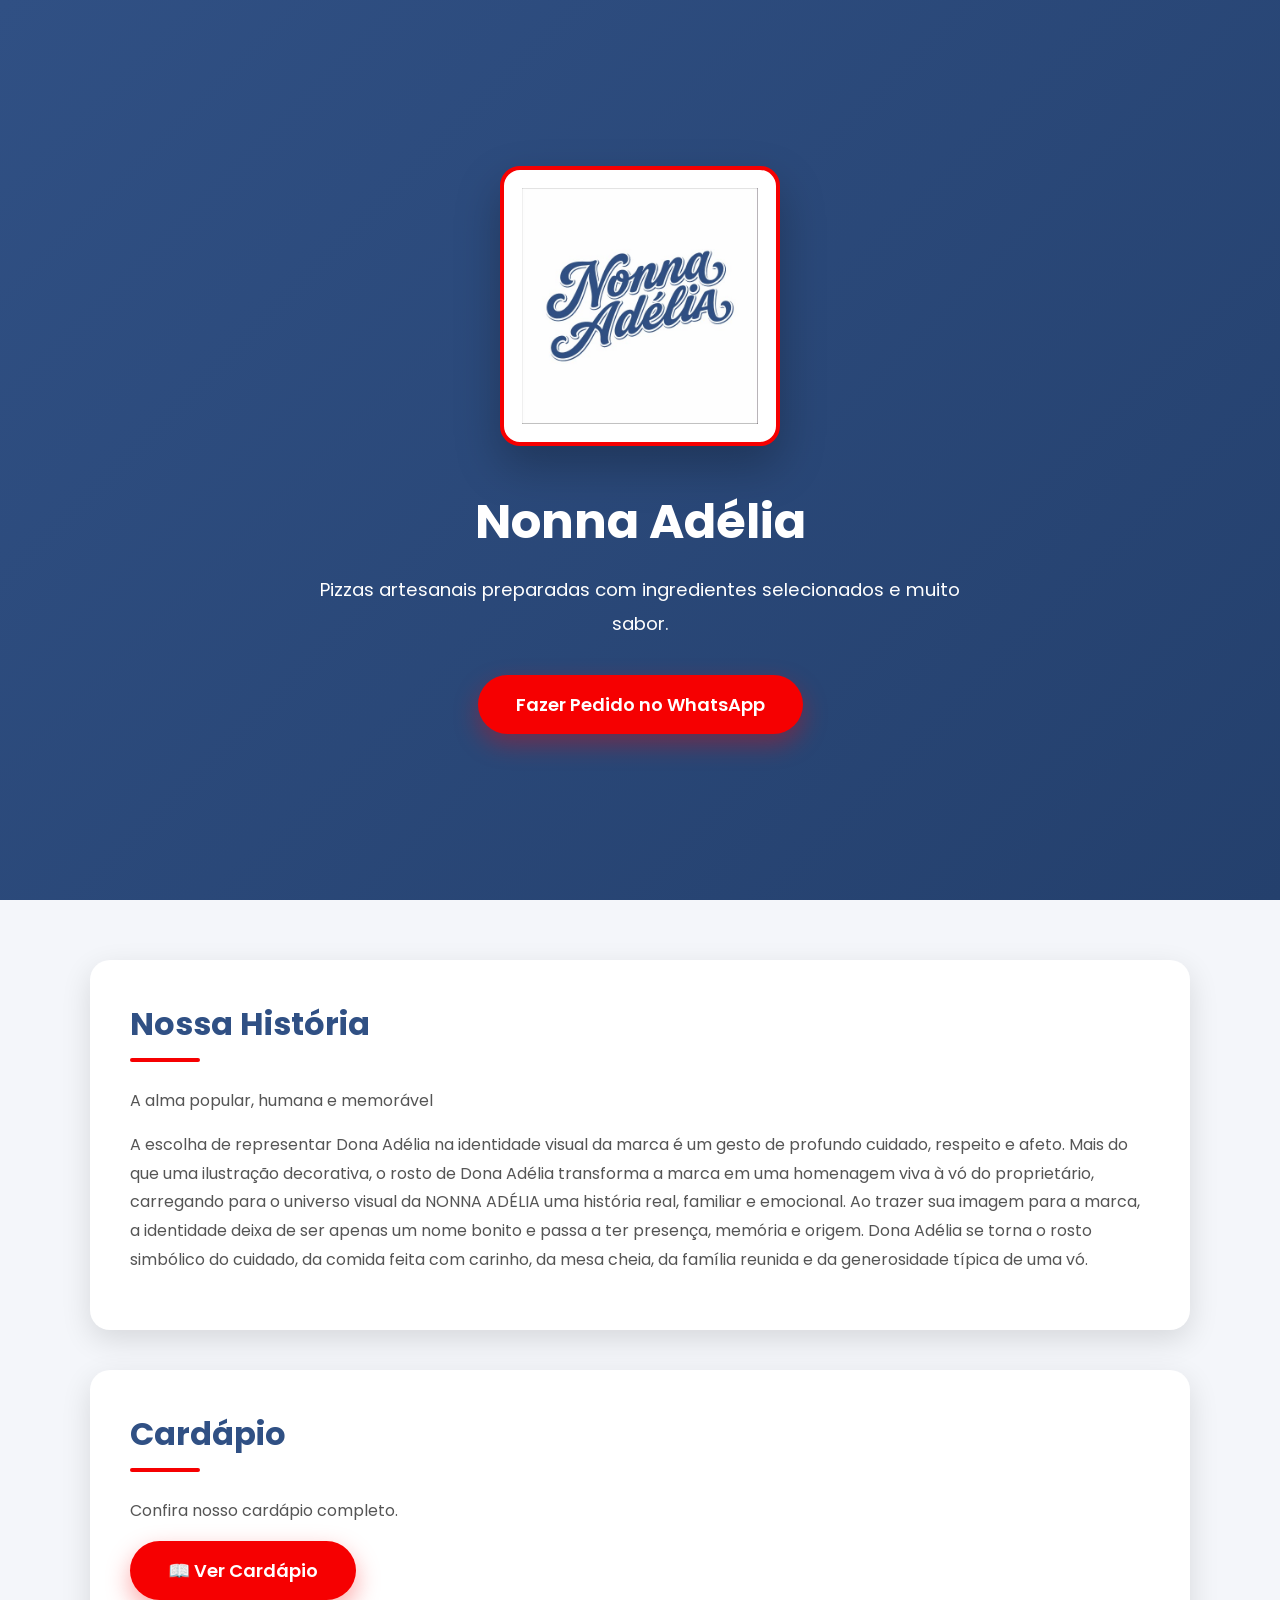
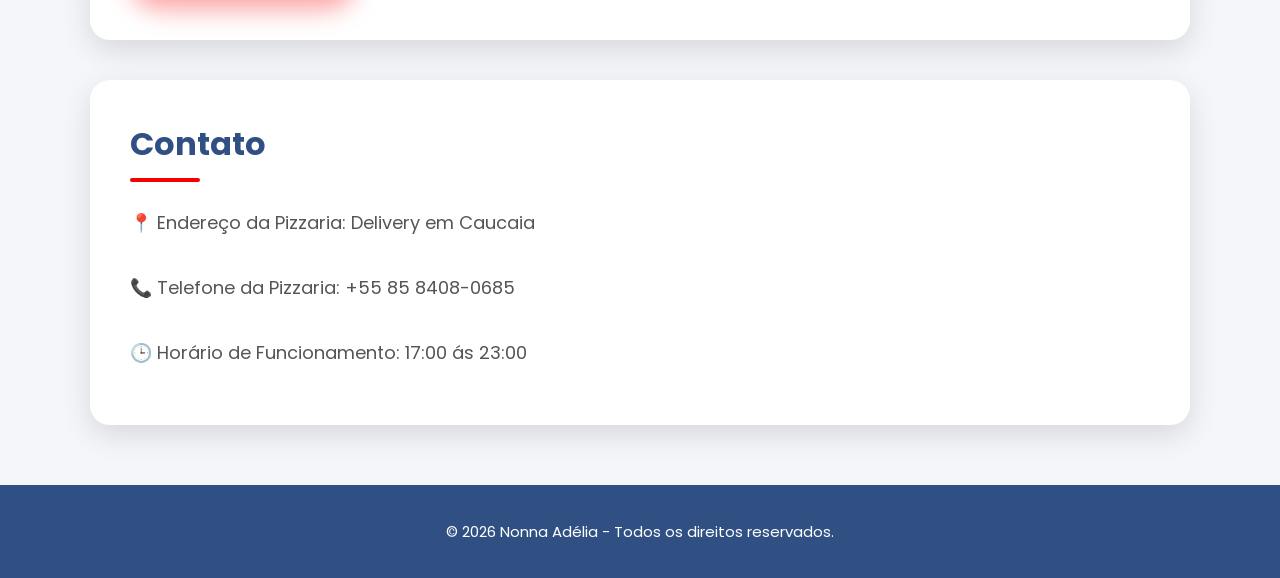
==== index.html @ 2cebb7d3 "site nonna" ====
<!DOCTYPE html>
<html lang="pt-BR">

<head>
    <meta charset="UTF-8">
    <meta name="viewport" content="width=device-width, initial-scale=1.0">
    <title>Nonna Adélia</title>

    <meta name="description" content="As melhores pizzas da cidade.">

    <link rel="preconnect" href="https://fonts.googleapis.com">
    <link rel="preconnect" href="https://fonts.gstatic.com" crossorigin>

    <link href="https://fonts.googleapis.com/css2?family=Poppins:wght@300;400;500;600;700&display=swap" rel="stylesheet">

    <link rel="stylesheet" href="style.css">
</head>

<body>

    <!-- HERO -->
    <header class="hero">

        <div class="hero-content">

            <div class="logo-container">
                <!-- TROQUE PELO CAMINHO DA SUA LOGO -->
                <img src="assets/logo.jpeg" alt="Logo da Pizzaria" class="logo">
            </div>

            <h1>Nonna Adélia</h1>

            <p class="subtitle">
                Pizzas artesanais preparadas com ingredientes selecionados e muito sabor.
            </p>

            <!-- COLOQUE SEU LINK DO WHATSAPP -->
            <a href="https://api.whatsapp.com/send/?phone=5585984080685&text&type=phone_number&app_absent=0" class="btn-whatsapp" target="_blank">
                Fazer Pedido no WhatsApp
            </a>

        </div>

    </header>

    <main class="container">

        <!-- HISTÓRIA -->
        <section class="card section">
            <h2>Nossa História</h2>

            <p>
                A alma popular, humana e memorável
            </p>

            <p>
                A escolha de representar Dona Adélia na identidade visual da marca é um gesto de profundo cuidado, respeito e afeto. Mais do que uma ilustração decorativa, o rosto de Dona Adélia transforma a marca em uma homenagem viva à vó do proprietário, carregando
                para o universo visual da NONNA ADÉLIA uma história real, familiar e emocional. Ao trazer sua imagem para a marca, a identidade deixa de ser apenas um nome bonito e passa a ter presença, memória e origem. Dona Adélia se torna o rosto simbólico
                do cuidado, da comida feita com carinho, da mesa cheia, da família reunida e da generosidade típica de uma vó.
            </p>
        </section>

        <!-- CARDÁPIO -->
        <section class="card section">

            <h2>Cardápio</h2>

            <p>
                Confira nosso cardápio completo.
            </p>

            <a href="assets/cardapio_nonna_adelia_2_paginas.pdf" target="_blank" class="btn-whatsapp">
        📖 Ver Cardápio
    </a>

        </section>

        <!-- CONTATO -->
        <section class="card section">

            <h2>Contato</h2>

            <div class="contact-info">

                <p>
                    📍 Endereço da Pizzaria: Delivery em Caucaia
                </p>

                <p>
                    📞 Telefone da Pizzaria: +55 85 8408-0685
                </p>

                <p>
                    🕒 Horário de Funcionamento: 17:00 ás 23:00
                </p>

            </div>

        </section>

    </main>

    <!-- RODAPÉ -->
    <footer>

        <p>
            © 2026 Nonna Adélia - Todos os direitos reservados.
        </p>

    </footer>

</body>

</html>
---- style.css ----
:root {
    --primary: #305084;
    --secondary: #F60001;
    --background: #f4f6fa;
    --white: #ffffff;
    --text: #333;
    --gray: #777;
    --shadow: 0 10px 30px rgba(0, 0, 0, .12);
}

* {
    margin: 0;
    padding: 0;
    box-sizing: border-box;
}

html {
    scroll-behavior: smooth;
}

body {
    font-family: 'Poppins', sans-serif;
    background: var(--background);
    color: var(--text);
}


/* HERO */

.hero {
    min-height: 100vh;
    display: flex;
    justify-content: center;
    align-items: center;
    text-align: center;
    padding: 40px 20px;
    background: linear-gradient( 135deg, var(--primary), #24406d);
    color: white;
}

.hero-content {
    width: 100%;
    max-width: 700px;
}


/* ===== LOGO ===== */

.logo-container {
    width: 280px;
    margin: auto;
    margin-bottom: 40px;
    padding: 18px;
    background: #fff;
    border: 4px solid #F60001;
    border-radius: 20px;
    display: flex;
    justify-content: center;
    align-items: center;
    box-shadow: 0 20px 45px rgba(0, 0, 0, .25);
    transition: all .35s ease;
}

.logo-container:hover {
    transform: translateY(-6px) scale(1.03);
    box-shadow: 0 25px 60px rgba(0, 0, 0, .35);
}

.logo {
    width: 100%;
    height: auto;
    display: block;
    object-fit: contain;
}

.hero h1 {
    font-size: 3rem;
    margin-bottom: 15px;
}

.subtitle {
    max-width: 650px;
    margin: auto;
    margin-bottom: 35px;
    font-size: 1.15rem;
    line-height: 1.8;
}


/* BOTÃO */

.btn-whatsapp {
    display: inline-block;
    background: var(--secondary);
    color: white;
    text-decoration: none;
    padding: 16px 38px;
    border-radius: 40px;
    font-weight: 600;
    font-size: 18px;
    transition: .3s;
    box-shadow: 0 10px 25px rgba(246, 0, 1, .35);
}

.btn-whatsapp:hover {
    transform: translateY(-5px);
    background: #d40000;
}


/* CONTAINER */

.container {
    width: 90%;
    max-width: 1100px;
    margin: 60px auto;
}


/* CARDS */

.card {
    background: white;
    padding: 40px;
    margin-bottom: 40px;
    border-radius: 20px;
    box-shadow: var(--shadow);
    transition: .3s;
}

.card:hover {
    transform: translateY(-6px);
}

.section h2 {
    color: var(--primary);
    margin-bottom: 25px;
    font-size: 2rem;
    position: relative;
}

.section h2::after {
    content: "";
    width: 70px;
    height: 4px;
    background: var(--secondary);
    display: block;
    margin-top: 10px;
    border-radius: 20px;
}

.section p {
    color: #555;
    line-height: 1.8;
    margin-bottom: 15px;
}


/* CARDÁPIO */

.menu-placeholder {
    display: grid;
    grid-template-columns: repeat(auto-fit, minmax(250px, 1fr));
    gap: 25px;
    margin-top: 25px;
}

.menu-item {
    border: 2px dashed var(--primary);
    border-radius: 15px;
    padding: 25px;
    text-align: center;
    transition: .3s;
}

.menu-item:hover {
    background: var(--primary);
    color: white;
    border-color: var(--primary);
}

.menu-item:hover p {
    color: white;
}

.menu-item h3 {
    margin-bottom: 12px;
    color: var(--secondary);
}

.menu-item:hover h3 {
    color: white;
}


/* CONTATO */

.contact-info {
    display: flex;
    flex-direction: column;
    gap: 18px;
    font-size: 18px;
}


/* RODAPÉ */

footer {
    background: var(--primary);
    color: white;
    text-align: center;
    padding: 35px 20px;
    margin-top: 60px;
}

footer p {
    font-size: 15px;
}


/* RESPONSIVO */

@media(max-width:768px) {
    .hero {
        padding: 60px 20px;
    }
    .hero h1 {
        font-size: 2.3rem;
    }
    .subtitle {
        font-size: 1rem;
    }
    .logo-container {
        width: 140px;
        height: 140px;
    }
    .card {
        padding: 25px;
    }
    .section h2 {
        font-size: 1.8rem;
    }
    .btn-whatsapp {
        width: 100%;
        max-width: 320px;
    }
}

@media(max-width:480px) {
    .hero h1 {
        font-size: 2rem;
    }
    .section h2 {
        font-size: 1.5rem;
    }
    .menu-placeholder {
        grid-template-columns: 1fr;
    }
}
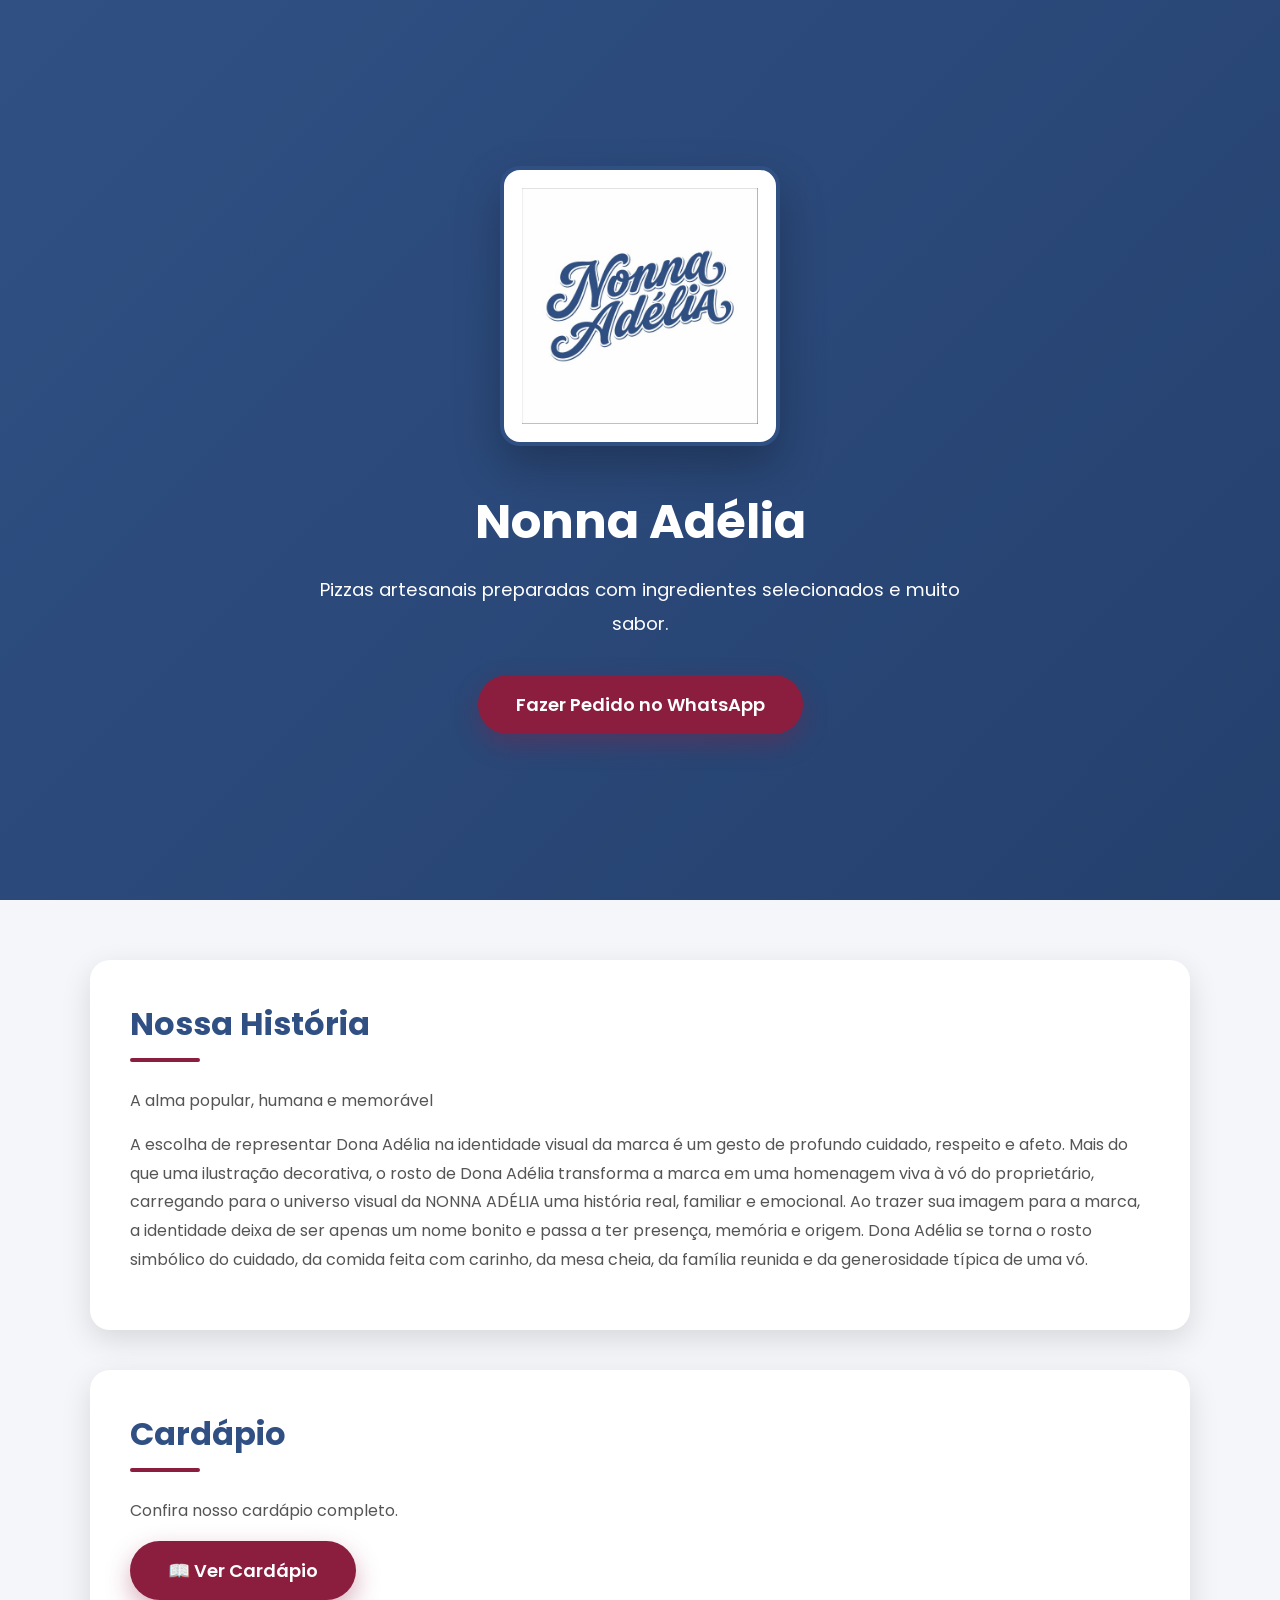
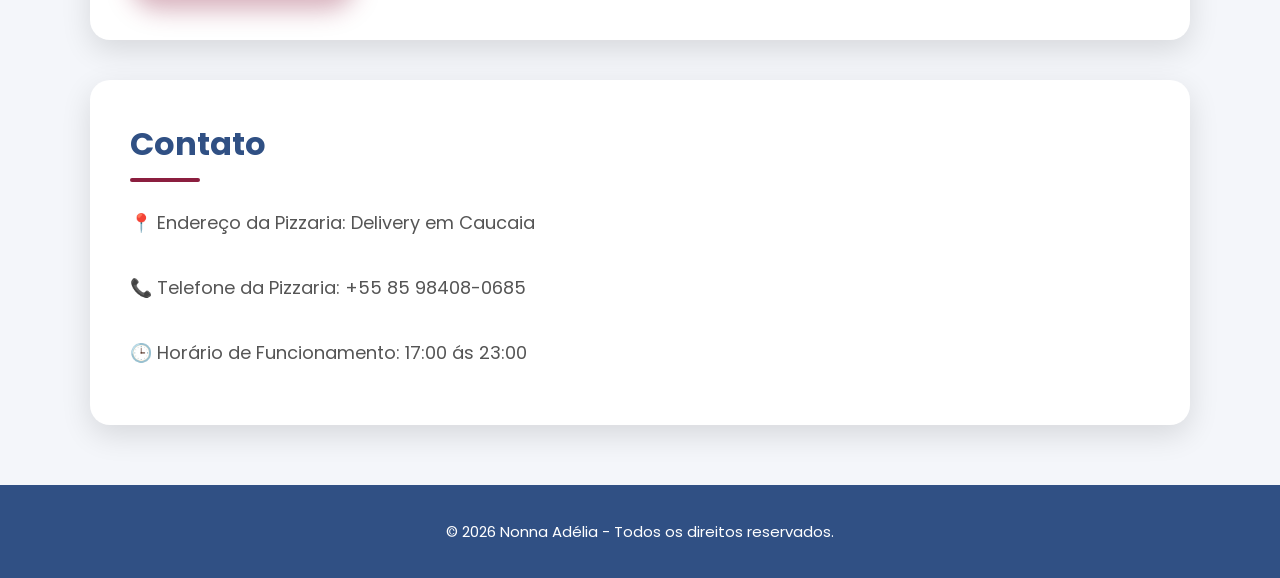
==== commit 9bec0e2c: "atualizção css" ====
--- a/index.html
+++ b/index.html
@@ -87,7 +87,7 @@
                 </p>
 
                 <p>
-                    📞 Telefone da Pizzaria: +55 85 8408-0685
+                    📞 Telefone da Pizzaria: +55 85 98408-0685
                 </p>
 
                 <p>
--- a/style.css
+++ b/style.css
@@ -1,6 +1,6 @@
 :root {
     --primary: #305084;
-    --secondary: #F60001;
+    --secondary: #8b1e3f;
     --background: #f4f6fa;
     --white: #ffffff;
     --text: #333;
@@ -52,7 +52,7 @@
     margin-bottom: 40px;
     padding: 18px;
     background: #fff;
-    border: 4px solid #F60001;
+    border: 4px solid #305084;
     border-radius: 20px;
     display: flex;
     justify-content: center;
@@ -99,12 +99,12 @@
     font-weight: 600;
     font-size: 18px;
     transition: .3s;
-    box-shadow: 0 10px 25px rgba(246, 0, 1, .35);
+    box-shadow: 0 10px 25px rgba(139, 30, 63, .35);
 }
 
 .btn-whatsapp:hover {
     transform: translateY(-5px);
-    background: #d40000;
+    background: #6E1832;
 }
 
 
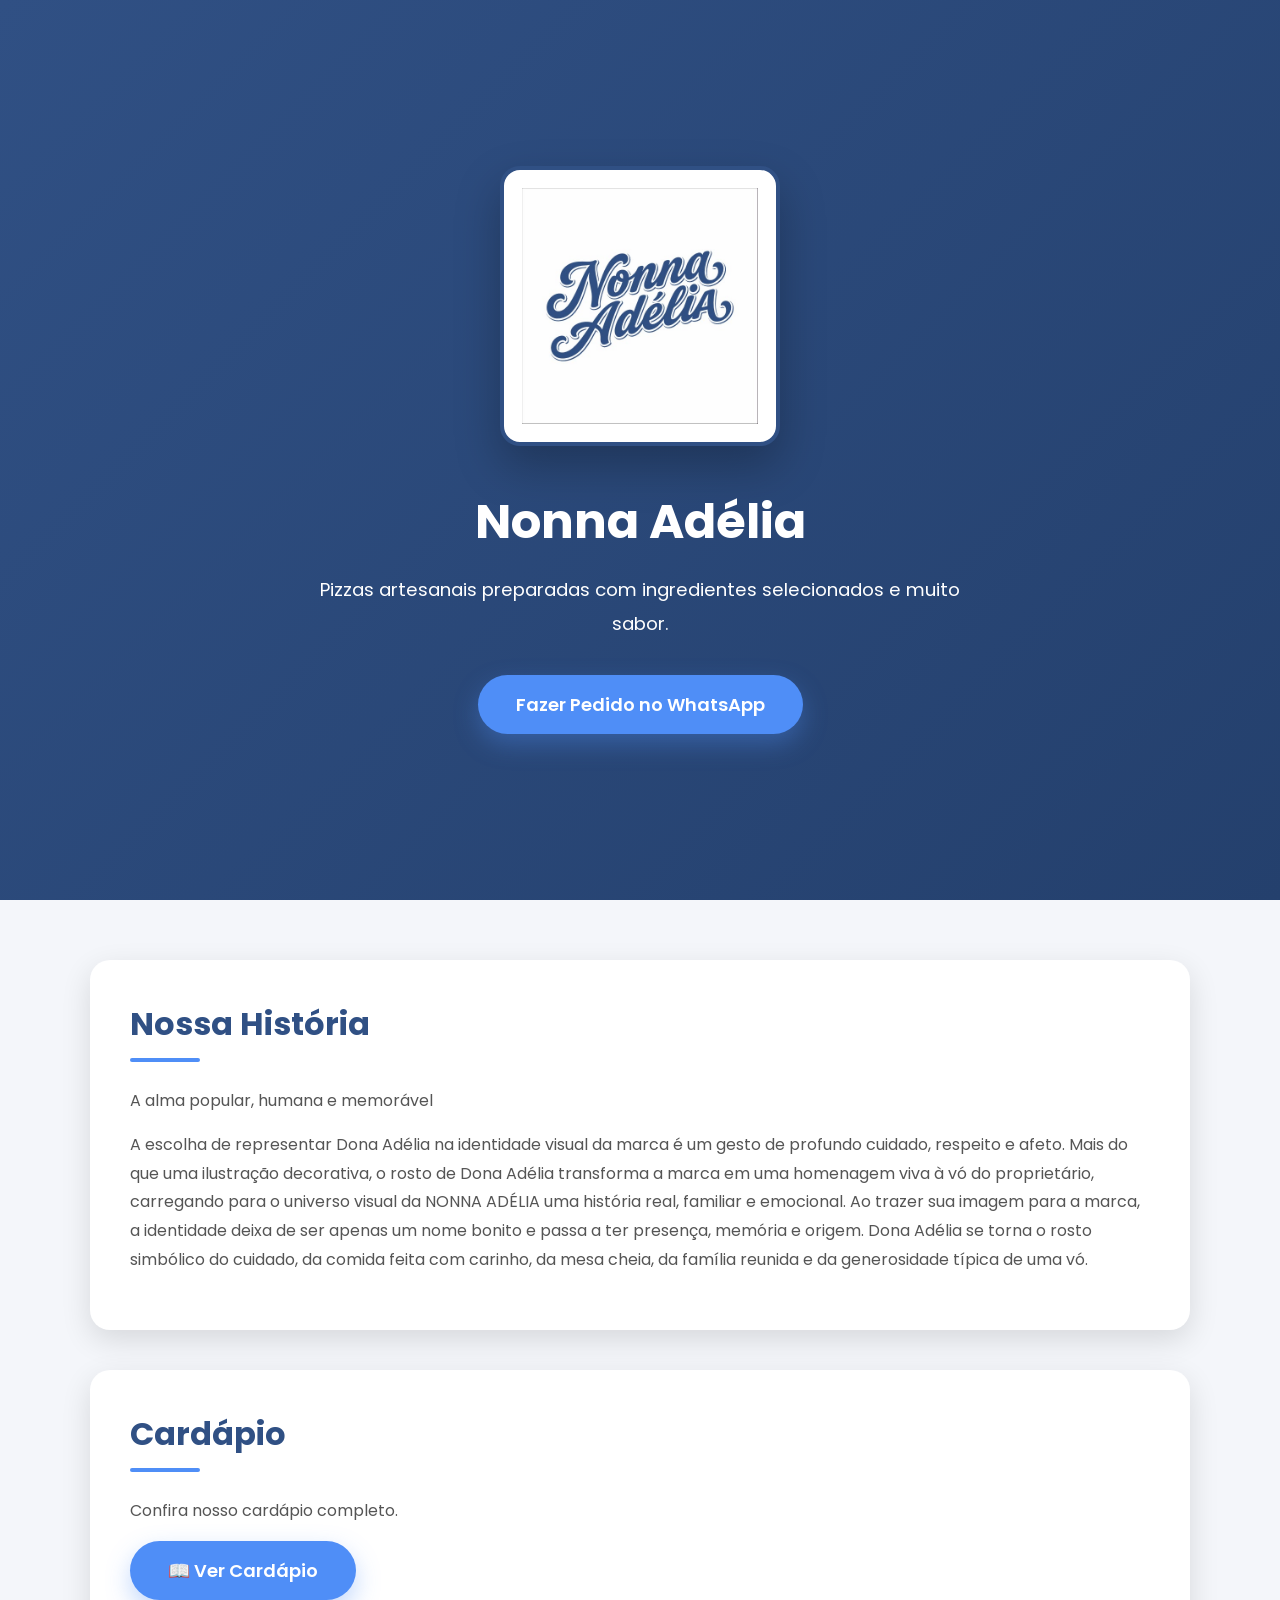
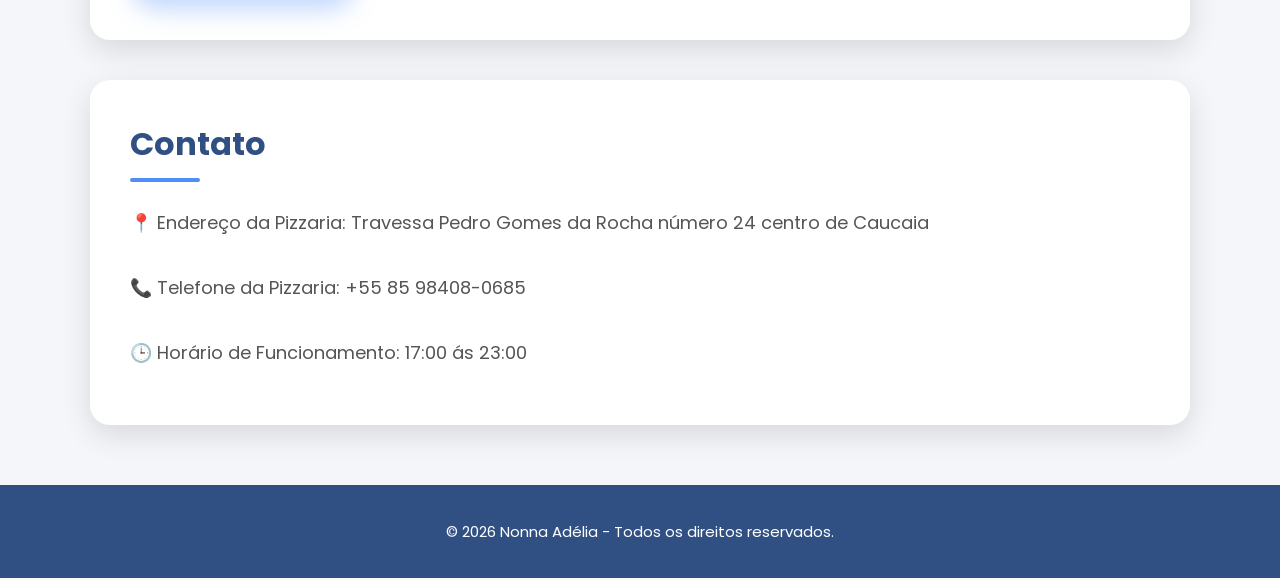
==== commit aafeb683: "ajuste do botão" ====
--- a/index.html
+++ b/index.html
@@ -83,7 +83,7 @@
             <div class="contact-info">
 
                 <p>
-                    📍 Endereço da Pizzaria: Delivery em Caucaia
+                    📍 Endereço da Pizzaria: Travessa Pedro Gomes da Rocha número 24 centro de Caucaia
                 </p>
 
                 <p>
--- a/style.css
+++ b/style.css
@@ -1,6 +1,6 @@
 :root {
     --primary: #305084;
-    --secondary: #8b1e3f;
+    --secondary: #4F8Ef7;
     --background: #f4f6fa;
     --white: #ffffff;
     --text: #333;
@@ -99,12 +99,12 @@
     font-weight: 600;
     font-size: 18px;
     transition: .3s;
-    box-shadow: 0 10px 25px rgba(139, 30, 63, .35);
+    box-shadow: 0 10px 25px rgba(79, 142, 247, .35);
 }
 
 .btn-whatsapp:hover {
     transform: translateY(-5px);
-    background: #6E1832;
+    background: #3A78DE;
 }
 
 
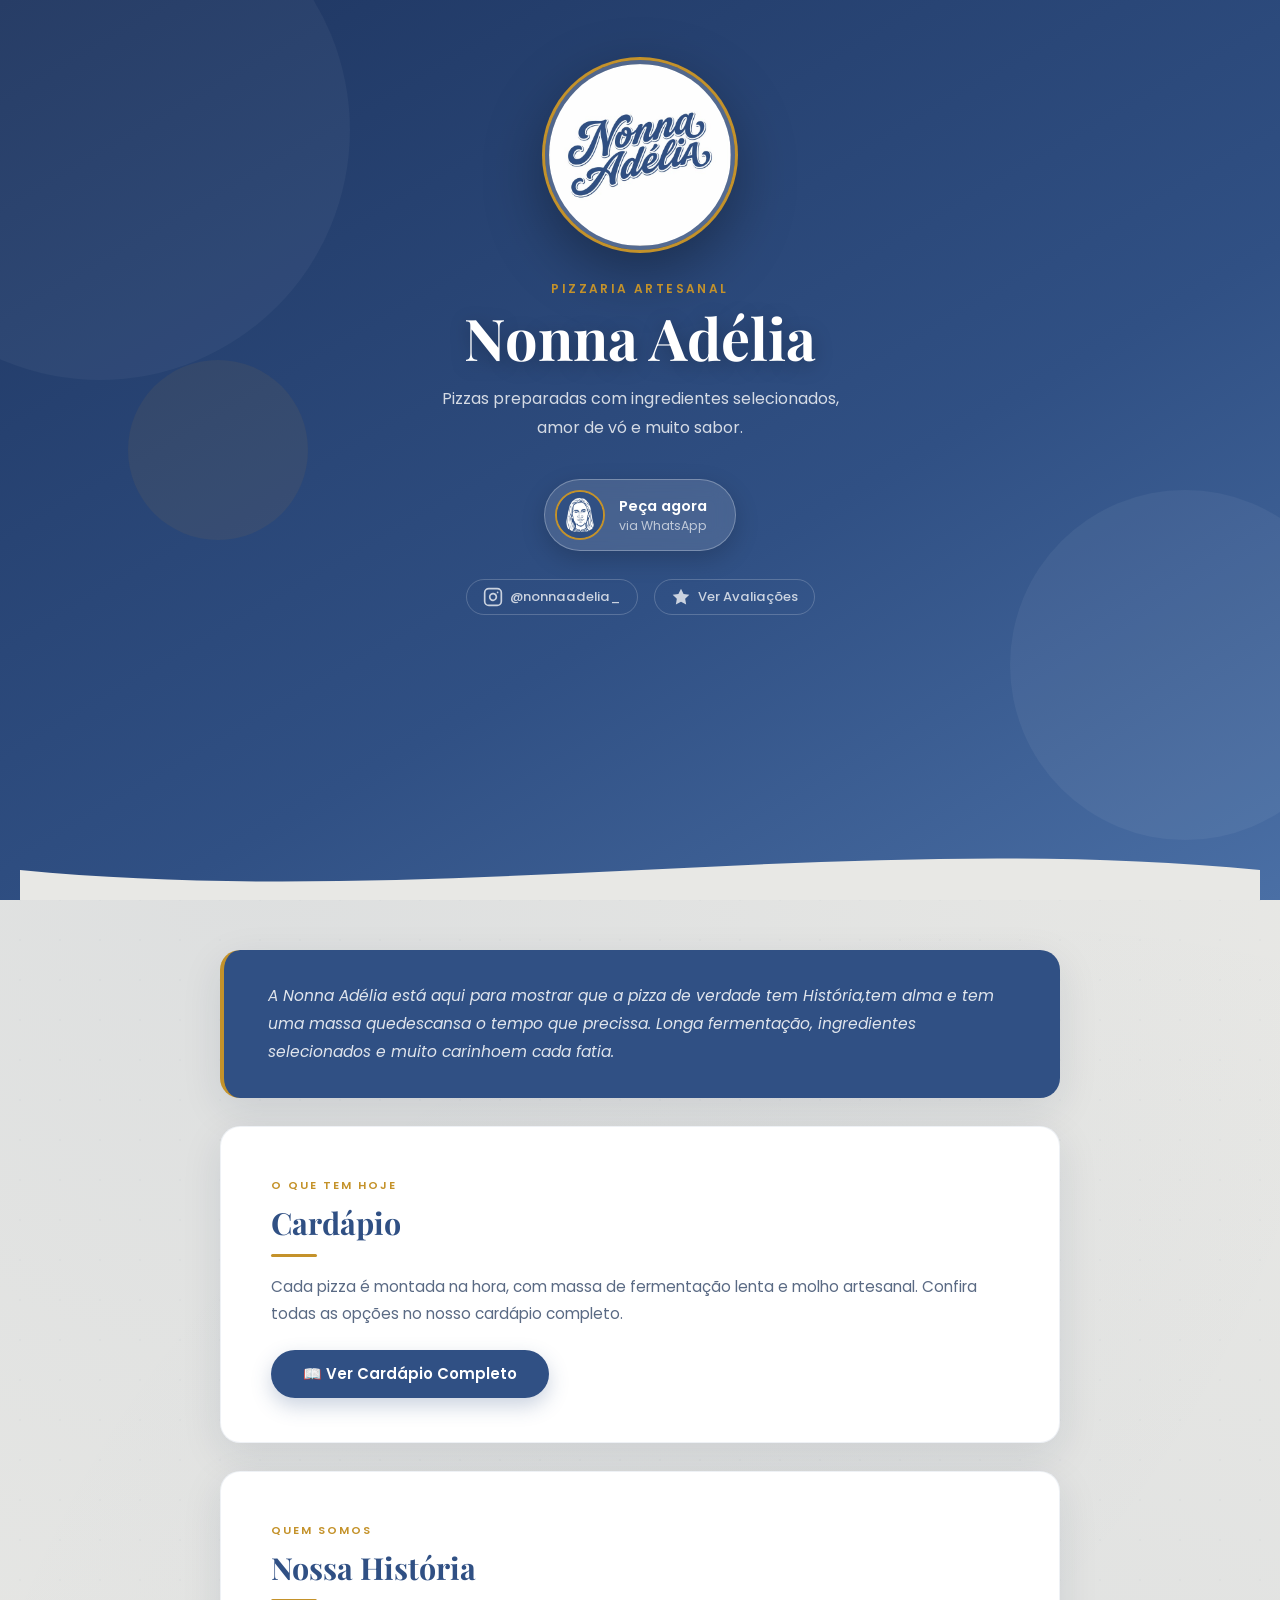
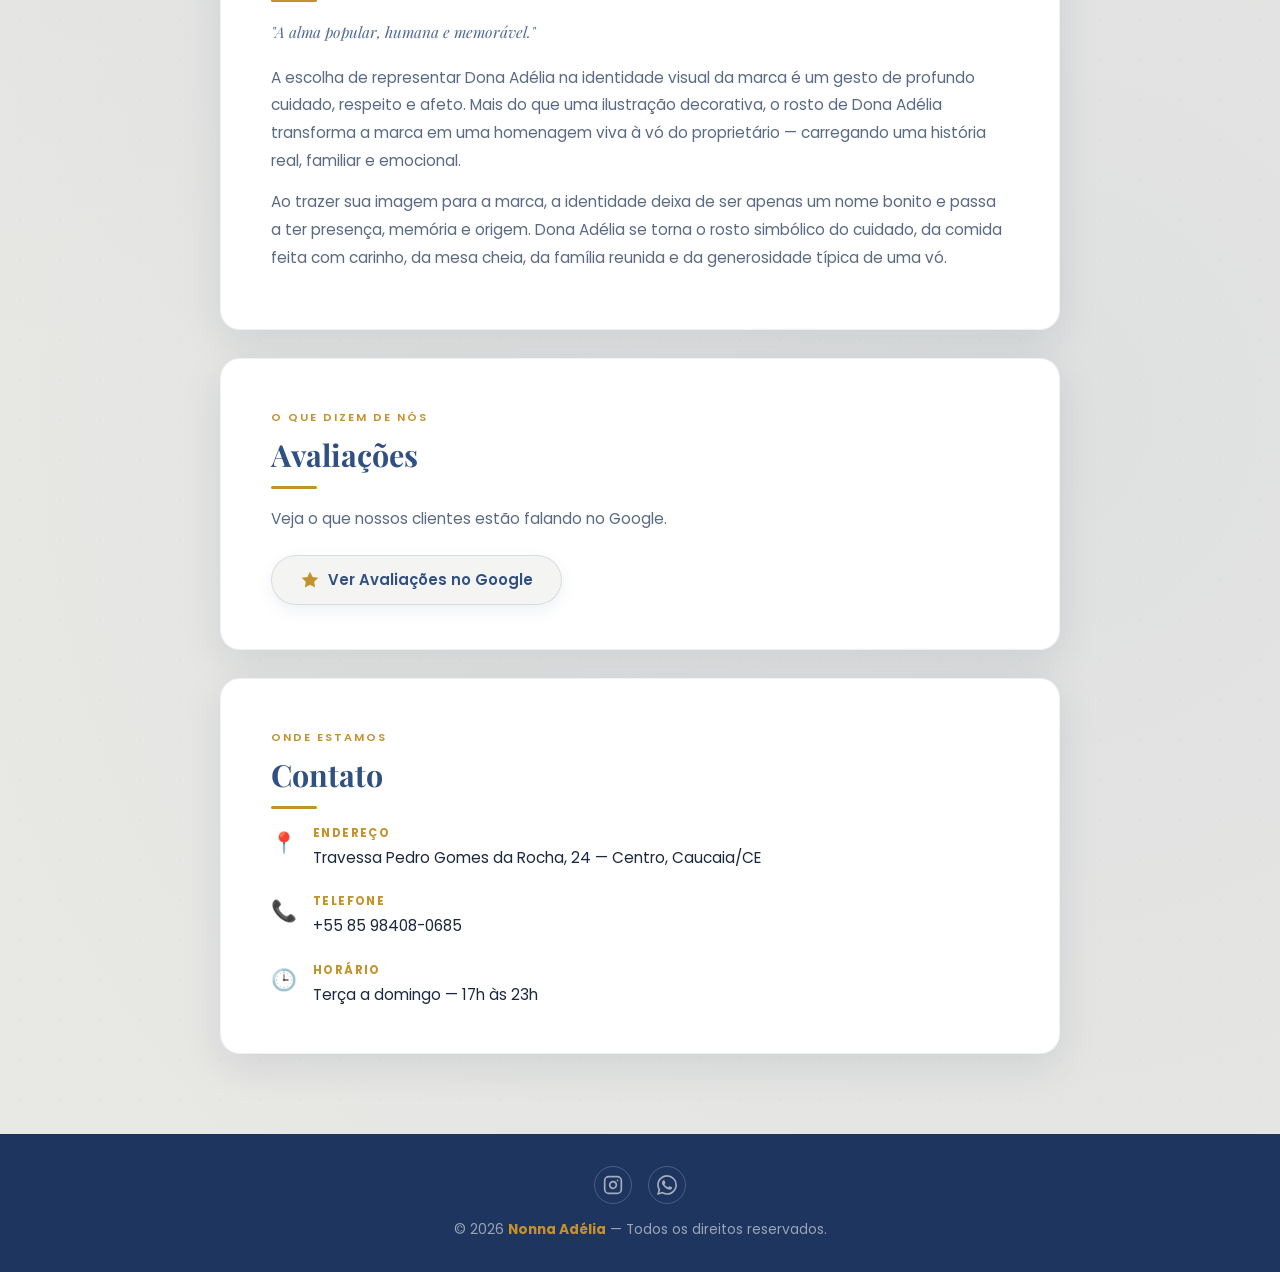
==== commit a60b7a09: "melhorias" ====
--- a/index.html
+++ b/index.html
@@ -5,13 +5,11 @@
     <meta charset="UTF-8">
     <meta name="viewport" content="width=device-width, initial-scale=1.0">
     <title>Nonna Adélia</title>
-
-    <meta name="description" content="As melhores pizzas da cidade.">
+    <meta name="description" content="As melhores pizzas artesanais da cidade.">
 
     <link rel="preconnect" href="https://fonts.googleapis.com">
     <link rel="preconnect" href="https://fonts.gstatic.com" crossorigin>
-
-    <link href="https://fonts.googleapis.com/css2?family=Poppins:wght@300;400;500;600;700&display=swap" rel="stylesheet">
+    <link href="https://fonts.googleapis.com/css2?family=Playfair+Display:ital,wght@0,700;1,400&family=Poppins:wght@300;400;500;600&display=swap" rel="stylesheet">
 
     <link rel="stylesheet" href="style.css">
 </head>
@@ -21,92 +19,142 @@
     <!-- HERO -->
     <header class="hero">
 
+        <!-- Círculos decorativos de fundo -->
+        <div class="hero-bg-circle c1"></div>
+        <div class="hero-bg-circle c2"></div>
+        <div class="hero-bg-circle c3"></div>
+
         <div class="hero-content">
 
             <div class="logo-container">
-                <!-- TROQUE PELO CAMINHO DA SUA LOGO -->
-                <img src="assets/logo.jpeg" alt="Logo da Pizzaria" class="logo">
+                <img src="assets/logo.jpeg" alt="Logo Nonna Adélia" class="logo">
             </div>
 
+            <p class="hero-eyebrow">Pizzaria Artesanal</p>
             <h1>Nonna Adélia</h1>
+            <p class="subtitle">Pizzas preparadas com ingredientes selecionados,<br>amor de vó e muito sabor.</p>
 
-            <p class="subtitle">
-                Pizzas artesanais preparadas com ingredientes selecionados e muito sabor.
-            </p>
+            <div class="hero-actions">
+                <!-- BOTÃO WHATSAPP COM FOTO — coloque sua imagem em assets/foto-whatsapp.jpg -->
+                <a href="https://api.whatsapp.com/send/?phone=5585984080685&text&type=phone_number&app_absent=0" class="btn-whatsapp-round" target="_blank" aria-label="Falar pelo WhatsApp">
+                    <img src="assets/nonna.jpeg" alt="Atendimento WhatsApp" class="wpp-thumb">
+                    <span class="wpp-label">Peça agora<br><small>via WhatsApp</small></span>
+                </a>
+            </div>
 
-            <!-- COLOQUE SEU LINK DO WHATSAPP -->
-            <a href="https://api.whatsapp.com/send/?phone=5585984080685&text&type=phone_number&app_absent=0" class="btn-whatsapp" target="_blank">
-                Fazer Pedido no WhatsApp
-            </a>
+            <!-- Links sociais no hero -->
+            <div class="hero-social">
+                <a href="https://www.instagram.com/p/DZnpk9mB16z/" target="_blank" class="social-link" aria-label="Instagram">
+                    <svg xmlns="http://www.w3.org/2000/svg" width="20" height="20" viewBox="0 0 24 24" fill="none" stroke="currentColor" stroke-width="2" stroke-linecap="round" stroke-linejoin="round">
+                        <rect x="2" y="2" width="20" height="20" rx="5" ry="5"/><path d="M16 11.37A4 4 0 1 1 12.63 8 4 4 0 0 1 16 11.37z"/><line x1="17.5" y1="6.5" x2="17.51" y2="6.5"/>
+                    </svg> @nonnaadelia_
+                </a>
+                <a href="https://share.google/j3zHhznZemRpK42bm" target="_blank" class="social-link" aria-label="Avaliações Google">
+                    <svg xmlns="http://www.w3.org/2000/svg" width="20" height="20" viewBox="0 0 24 24" fill="currentColor">
+                        <path d="M12 2l3.09 6.26L22 9.27l-5 4.87 1.18 6.88L12 17.77l-6.18 3.25L7 14.14 2 9.27l6.91-1.01L12 2z"/>
+                    </svg> Ver Avaliações
+                </a>
+            </div>
 
         </div>
 
+        <div class="hero-divider">
+            <svg viewBox="0 0 1440 70" xmlns="http://www.w3.org/2000/svg" preserveAspectRatio="none">
+                <path d="M0,40 C480,80 960,0 1440,40 L1440,70 L0,70 Z" fill="#e8e8e5"/>
+            </svg>
+        </div>
     </header>
 
     <main class="container">
 
-        <!-- HISTÓRIA -->
-        <section class="card section">
-            <h2>Nossa História</h2>
-
+        <!-- TEXTO INTRO — coloque seu texto aqui -->
+        <section class="intro-text">
             <p>
-                A alma popular, humana e memorável
-            </p>
-
-            <p>
-                A escolha de representar Dona Adélia na identidade visual da marca é um gesto de profundo cuidado, respeito e afeto. Mais do que uma ilustração decorativa, o rosto de Dona Adélia transforma a marca em uma homenagem viva à vó do proprietário, carregando
-                para o universo visual da NONNA ADÉLIA uma história real, familiar e emocional. Ao trazer sua imagem para a marca, a identidade deixa de ser apenas um nome bonito e passa a ter presença, memória e origem. Dona Adélia se torna o rosto simbólico
-                do cuidado, da comida feita com carinho, da mesa cheia, da família reunida e da generosidade típica de uma vó.
+                A Nonna Adélia está aqui para mostrar que a pizza de verdade tem História,tem alma e tem uma massa quedescansa o tempo que precissa. Longa fermentação, ingredientes selecionados e muito carinhoem cada fatia.
             </p>
         </section>
 
         <!-- CARDÁPIO -->
-        <section class="card section">
+        <section class="card section" id="cardapio">
+            <span class="section-label">O que tem hoje</span>
+            <h2>Cardápio</h2>
+            <p>Cada pizza é montada na hora, com massa de fermentação lenta e molho artesanal. Confira todas as opções no nosso cardápio completo.</p>
 
-            <h2>Cardápio</h2>
+            <a href="assets/cardapio_nonna_adelia_2_paginas.pdf" target="_blank" class="btn-primary">
+                📖 Ver Cardápio Completo
+            </a>
+        </section>
 
-            <p>
-                Confira nosso cardápio completo.
-            </p>
+        <!-- NOSSA HISTÓRIA -->
+        <section class="card section history-card" id="historia">
+            <span class="section-label">Quem somos</span>
+            <h2>Nossa História</h2>
+            <p class="history-intro"><em>"A alma popular, humana e memorável."</em></p>
+            <p>A escolha de representar Dona Adélia na identidade visual da marca é um gesto de profundo cuidado, respeito e afeto. Mais do que uma ilustração decorativa, o rosto de Dona Adélia transforma a marca em uma homenagem viva à vó do proprietário
+                — carregando uma história real, familiar e emocional.</p>
+            <p>Ao trazer sua imagem para a marca, a identidade deixa de ser apenas um nome bonito e passa a ter presença, memória e origem. Dona Adélia se torna o rosto simbólico do cuidado, da comida feita com carinho, da mesa cheia, da família reunida
+                e da generosidade típica de uma vó.</p>
+        </section>
 
-            <a href="assets/cardapio_nonna_adelia_2_paginas.pdf" target="_blank" class="btn-whatsapp">
-        📖 Ver Cardápio
-    </a>
-
+        <!-- AVALIAÇÕES GOOGLE -->
+        <section class="card section" id="avaliacoes">
+            <span class="section-label">O que dizem de nós</span>
+            <h2>Avaliações</h2>
+            <p>Veja o que nossos clientes estão falando no Google.</p>
+            <a href="https://share.google/JEFbFXZSkjtp3jFgB" target="_blank" class="btn-google">
+                <svg xmlns="http://www.w3.org/2000/svg" width="20" height="20" viewBox="0 0 24 24" fill="currentColor">
+                    <path d="M12 2l3.09 6.26L22 9.27l-5 4.87 1.18 6.88L12 17.77l-6.18 3.25L7 14.14 2 9.27l6.91-1.01L12 2z"/>
+                </svg> Ver Avaliações no Google
+            </a>
         </section>
 
         <!-- CONTATO -->
-        <section class="card section">
-
+        <section class="card section" id="contato">
+            <span class="section-label">Onde estamos</span>
             <h2>Contato</h2>
 
-            <div class="contact-info">
-
-                <p>
-                    📍 Endereço da Pizzaria: Travessa Pedro Gomes da Rocha número 24 centro de Caucaia
-                </p>
-
-                <p>
-                    📞 Telefone da Pizzaria: +55 85 98408-0685
-                </p>
-
-                <p>
-                    🕒 Horário de Funcionamento: 17:00 ás 23:00
-                </p>
-
-            </div>
-
+            <ul class="contact-info">
+                <li>
+                    <span class="contact-icon">📍</span>
+                    <div>
+                        <strong>Endereço</strong>
+                        <p>Travessa Pedro Gomes da Rocha, 24 — Centro, Caucaia/CE</p>
+                    </div>
+                </li>
+                <li>
+                    <span class="contact-icon">📞</span>
+                    <div>
+                        <strong>Telefone</strong>
+                        <p>+55 85 98408-0685</p>
+                    </div>
+                </li>
+                <li>
+                    <span class="contact-icon">🕒</span>
+                    <div>
+                        <strong>Horário</strong>
+                        <p>Terça a domingo — 17h às 23h</p>
+                    </div>
+                </li>
+            </ul>
         </section>
 
     </main>
 
     <!-- RODAPÉ -->
     <footer>
-
-        <p>
-            © 2026 Nonna Adélia - Todos os direitos reservados.
-        </p>
-
+        <div class="footer-social">
+            <a href="https://www.instagram.com/p/DZnpk9mB16z/" target="_blank" aria-label="Instagram">
+                <svg xmlns="http://www.w3.org/2000/svg" width="20" height="20" viewBox="0 0 24 24" fill="none" stroke="currentColor" stroke-width="2" stroke-linecap="round" stroke-linejoin="round">
+                    <rect x="2" y="2" width="20" height="20" rx="5" ry="5"/><path d="M16 11.37A4 4 0 1 1 12.63 8 4 4 0 0 1 16 11.37z"/><line x1="17.5" y1="6.5" x2="17.51" y2="6.5"/>
+                </svg>
+            </a>
+            <a href="https://api.whatsapp.com/send/?phone=5585984080685" target="_blank" aria-label="WhatsApp">
+                <svg xmlns="http://www.w3.org/2000/svg" width="20" height="20" viewBox="0 0 24 24" fill="currentColor">
+                    <path d="M17.472 14.382c-.297-.149-1.758-.867-2.03-.967-.273-.099-.471-.148-.67.15-.197.297-.767.966-.94 1.164-.173.199-.347.223-.644.075-.297-.15-1.255-.463-2.39-1.475-.883-.788-1.48-1.761-1.653-2.059-.173-.297-.018-.458.13-.606.134-.133.298-.347.446-.52.149-.174.198-.298.298-.497.099-.198.05-.371-.025-.52-.075-.149-.669-1.612-.916-2.207-.242-.579-.487-.5-.669-.51-.173-.008-.371-.01-.57-.01-.198 0-.52.074-.792.372-.272.297-1.04 1.016-1.04 2.479 0 1.462 1.065 2.875 1.213 3.074.149.198 2.096 3.2 5.077 4.487.709.306 1.262.489 1.694.625.712.227 1.36.195 1.871.118.571-.085 1.758-.719 2.006-1.413.248-.694.248-1.289.173-1.413-.074-.124-.272-.198-.57-.347m-5.421 7.403h-.004a9.87 9.87 0 01-5.031-1.378l-.361-.214-3.741.982.998-3.648-.235-.374a9.86 9.86 0 01-1.51-5.26c.001-5.45 4.436-9.884 9.888-9.884 2.64 0 5.122 1.03 6.988 2.898a9.825 9.825 0 012.893 6.994c-.003 5.45-4.437 9.884-9.885 9.884m8.413-18.297A11.815 11.815 0 0012.05 0C5.495 0 .16 5.335.157 11.892c0 2.096.547 4.142 1.588 5.945L.057 24l6.305-1.654a11.882 11.882 0 005.683 1.448h.005c6.554 0 11.89-5.335 11.893-11.893a11.821 11.821 0 00-3.48-8.413Z"/>
+                </svg>
+            </a>
+        </div>
+        <p>© 2026 <strong>Nonna Adélia</strong> — Todos os direitos reservados.</p>
     </footer>
 
 </body>
--- a/style.css
+++ b/style.css
@@ -1,11 +1,15 @@
 :root {
-    --primary: #305084;
-    --secondary: #4F8Ef7;
-    --background: #f4f6fa;
+    --blue: #305084;
+    --blue-dk: #1e3560;
+    --blue-lt: #4a6fa5;
+    --cream: #e8e8e5;
+    --cream-lt: #f4f4f2;
     --white: #ffffff;
-    --text: #333;
-    --gray: #777;
-    --shadow: 0 10px 30px rgba(0, 0, 0, .12);
+    --text: #1c2840;
+    --muted: #5a6a84;
+    --gold: #c4922a;
+    --shadow: 0 12px 40px rgba(20, 35, 70, .10);
+    --radius: 20px;
 }
 
 * {
@@ -20,240 +24,529 @@
 
 body {
     font-family: 'Poppins', sans-serif;
-    background: var(--background);
+    background: var(--cream);
     color: var(--text);
 }
 
-
-/* HERO */
+h1,
+h2 {
+    font-family: 'Playfair Display', serif;
+}
+
+
+/* ===========================
+   HERO
+   =========================== */
 
 .hero {
+    position: relative;
     min-height: 100vh;
     display: flex;
+    flex-direction: column;
     justify-content: center;
     align-items: center;
     text-align: center;
-    padding: 40px 20px;
-    background: linear-gradient( 135deg, var(--primary), #24406d);
-    color: white;
+    padding: 60px 20px 0;
+    background: linear-gradient(150deg, var(--blue-dk) 0%, var(--blue) 60%, var(--blue-lt) 100%);
+    color: var(--white);
+    overflow: hidden;
+}
+
+
+/* Círculos decorativos de fundo */
+
+.hero-bg-circle {
+    position: absolute;
+    border-radius: 50%;
+    background: rgba(255, 255, 255, .04);
+    pointer-events: none;
+}
+
+.c1 {
+    width: 500px;
+    height: 500px;
+    top: -120px;
+    left: -150px;
+}
+
+.c2 {
+    width: 350px;
+    height: 350px;
+    bottom: 60px;
+    right: -80px;
+    background: rgba(255, 255, 255, .05);
+}
+
+.c3 {
+    width: 180px;
+    height: 180px;
+    top: 40%;
+    left: 10%;
+    background: rgba(196, 146, 42, .08);
 }
 
 .hero-content {
+    position: relative;
+    z-index: 1;
+    max-width: 680px;
     width: 100%;
-    max-width: 700px;
-}
-
-
-/* ===== LOGO ===== */
+    padding-bottom: 70px;
+}
+
+
+/* LOGO */
 
 .logo-container {
-    width: 280px;
-    margin: auto;
-    margin-bottom: 40px;
-    padding: 18px;
-    background: #fff;
-    border: 4px solid #305084;
-    border-radius: 20px;
-    display: flex;
-    justify-content: center;
-    align-items: center;
-    box-shadow: 0 20px 45px rgba(0, 0, 0, .25);
-    transition: all .35s ease;
+    width: 190px;
+    height: 190px;
+    margin: 0 auto 30px;
+    border-radius: 50%;
+    overflow: hidden;
+    border: 4px solid rgba(255, 255, 255, .2);
+    box-shadow: 0 0 0 3px var(--gold), 0 20px 60px rgba(0, 0, 0, .35);
+    transition: transform .35s ease, box-shadow .35s ease;
 }
 
 .logo-container:hover {
-    transform: translateY(-6px) scale(1.03);
-    box-shadow: 0 25px 60px rgba(0, 0, 0, .35);
+    transform: translateY(-6px) scale(1.04);
+    box-shadow: 0 0 0 3px var(--gold), 0 30px 70px rgba(0, 0, 0, .45);
 }
 
 .logo {
     width: 100%;
-    height: auto;
+    height: 100%;
+    object-fit: cover;
     display: block;
-    object-fit: contain;
+}
+
+.hero-eyebrow {
+    font-size: .75rem;
+    font-weight: 600;
+    letter-spacing: .2em;
+    text-transform: uppercase;
+    color: var(--gold);
+    margin-bottom: 8px;
 }
 
 .hero h1 {
-    font-size: 3rem;
-    margin-bottom: 15px;
+    font-size: 3.6rem;
+    font-weight: 700;
+    line-height: 1.1;
+    margin-bottom: 16px;
+    text-shadow: 0 4px 20px rgba(0, 0, 0, .25);
 }
 
 .subtitle {
-    max-width: 650px;
-    margin: auto;
-    margin-bottom: 35px;
-    font-size: 1.15rem;
+    font-size: 1rem;
     line-height: 1.8;
-}
-
-
-/* BOTÃO */
-
-.btn-whatsapp {
+    color: rgba(255, 255, 255, .8);
+    margin-bottom: 36px;
+}
+
+
+/* BOTÃO WHATSAPP COM FOTO */
+
+.hero-actions {
+    display: flex;
+    justify-content: center;
+    margin-bottom: 28px;
+}
+
+.btn-whatsapp-round {
+    display: inline-flex;
+    align-items: center;
+    gap: 14px;
+    text-decoration: none;
+    background: rgba(255, 255, 255, .12);
+    border: 1.5px solid rgba(255, 255, 255, .28);
+    backdrop-filter: blur(10px);
+    border-radius: 60px;
+    padding: 10px 28px 10px 10px;
+    color: var(--white);
+    font-weight: 600;
+    font-size: .95rem;
+    transition: background .3s, transform .3s, box-shadow .3s;
+    box-shadow: 0 8px 24px rgba(0, 0, 0, .18);
+}
+
+.btn-whatsapp-round:hover {
+    background: rgba(255, 255, 255, .2);
+    transform: translateY(-4px);
+    box-shadow: 0 16px 40px rgba(0, 0, 0, .28);
+}
+
+.wpp-thumb {
+    width: 50px;
+    height: 50px;
+    border-radius: 50%;
+    object-fit: cover;
+    border: 2.5px solid var(--gold);
+    flex-shrink: 0;
+    background: #25D366;
+}
+
+.wpp-label {
+    line-height: 1.4;
+    font-size: .92rem;
+}
+
+.wpp-label small {
+    font-weight: 400;
+    font-size: .78rem;
+    color: rgba(255, 255, 255, .65);
+    display: block;
+}
+
+
+/* LINKS SOCIAIS NO HERO */
+
+.hero-social {
+    display: flex;
+    justify-content: center;
+    gap: 16px;
+    flex-wrap: wrap;
+}
+
+.social-link {
+    display: inline-flex;
+    align-items: center;
+    gap: 7px;
+    color: rgba(255, 255, 255, .75);
+    text-decoration: none;
+    font-size: .82rem;
+    font-weight: 500;
+    border: 1px solid rgba(255, 255, 255, .2);
+    border-radius: 30px;
+    padding: 7px 16px;
+    transition: color .25s, border-color .25s, background .25s;
+}
+
+.social-link:hover {
+    color: var(--white);
+    border-color: rgba(255, 255, 255, .5);
+    background: rgba(255, 255, 255, .1);
+}
+
+
+/* DIVISOR WAVE */
+
+.hero-divider {
+    width: 100%;
+    line-height: 0;
+    margin-top: auto;
+}
+
+.hero-divider svg {
+    display: block;
+    width: 100%;
+    height: 70px;
+}
+
+
+/* ===========================
+   CONTAINER / FUNDO
+   =========================== */
+
+.container {
+    width: 90%;
+    max-width: 840px;
+    margin: 0 auto;
+    padding: 50px 0 80px;
+    display: flex;
+    flex-direction: column;
+    gap: 28px;
+}
+
+
+/* Fundo da área de conteúdo com padrão sutil */
+
+body {
+    background-color: var(--cream);
+    background-image: radial-gradient(circle at 20% 30%, rgba(48, 80, 132, .06) 0%, transparent 50%), radial-gradient(circle at 80% 70%, rgba(48, 80, 132, .05) 0%, transparent 50%), url("data:image/svg+xml,%3Csvg width='40' height='40' viewBox='0 0 40 40' xmlns='http://www.w3.org/2000/svg'%3E%3Ccircle cx='20' cy='20' r='1' fill='%23305084' fill-opacity='0.04'/%3E%3C/svg%3E");
+}
+
+
+/* ===========================
+   INTRO TEXT
+   =========================== */
+
+.intro-text {
+    background: var(--blue);
+    border-radius: var(--radius);
+    padding: 32px 44px;
+    color: rgba(255, 255, 255, .85);
+    font-size: .97rem;
+    line-height: 1.8;
+    box-shadow: var(--shadow);
+    border-left: 4px solid var(--gold);
+    font-style: italic;
+    min-height: 60px;
+    /* reserva espaço mesmo vazio */
+}
+
+.intro-text p:empty::before {
+    content: "← Espaço reservado para o seu texto de apresentação";
+    color: rgba(255, 255, 255, .3);
+    font-size: .85rem;
+    font-style: normal;
+}
+
+
+/* ===========================
+   CARDS
+   =========================== */
+
+.card {
+    background: var(--white);
+    border-radius: var(--radius);
+    padding: 44px 50px;
+    box-shadow: var(--shadow);
+    border: 1px solid rgba(48, 80, 132, .08);
+    transition: transform .3s, box-shadow .3s;
+}
+
+.card:hover {
+    transform: translateY(-5px);
+    box-shadow: 0 20px 60px rgba(20, 35, 70, .14);
+}
+
+.section-label {
     display: inline-block;
-    background: var(--secondary);
-    color: white;
+    font-size: .7rem;
+    font-weight: 600;
+    letter-spacing: .18em;
+    text-transform: uppercase;
+    color: var(--gold);
+    margin-bottom: 8px;
+}
+
+.section h2 {
+    font-size: 1.9rem;
+    color: var(--blue);
+    margin-bottom: 16px;
+    position: relative;
+    padding-bottom: 14px;
+}
+
+.section h2::after {
+    content: "";
+    position: absolute;
+    bottom: 0;
+    left: 0;
+    width: 46px;
+    height: 3px;
+    background: var(--gold);
+    border-radius: 20px;
+}
+
+.section p {
+    color: var(--muted);
+    line-height: 1.8;
+    margin-bottom: 14px;
+    font-size: .96rem;
+}
+
+
+/* ===========================
+   BOTÃO PRIMÁRIO
+   =========================== */
+
+.btn-primary {
+    display: inline-block;
+    margin-top: 8px;
+    background: var(--blue);
+    color: var(--white);
     text-decoration: none;
-    padding: 16px 38px;
+    padding: 13px 32px;
     border-radius: 40px;
     font-weight: 600;
-    font-size: 18px;
-    transition: .3s;
-    box-shadow: 0 10px 25px rgba(79, 142, 247, .35);
-}
-
-.btn-whatsapp:hover {
-    transform: translateY(-5px);
-    background: #3A78DE;
-}
-
-
-/* CONTAINER */
-
-.container {
-    width: 90%;
-    max-width: 1100px;
-    margin: 60px auto;
-}
-
-
-/* CARDS */
-
-.card {
-    background: white;
-    padding: 40px;
-    margin-bottom: 40px;
-    border-radius: 20px;
-    box-shadow: var(--shadow);
-    transition: .3s;
-}
-
-.card:hover {
-    transform: translateY(-6px);
-}
-
-.section h2 {
-    color: var(--primary);
-    margin-bottom: 25px;
-    font-size: 2rem;
-    position: relative;
-}
-
-.section h2::after {
-    content: "";
-    width: 70px;
-    height: 4px;
-    background: var(--secondary);
+    font-size: .93rem;
+    transition: background .3s, transform .3s, box-shadow .3s;
+    box-shadow: 0 8px 20px rgba(48, 80, 132, .25);
+}
+
+.btn-primary:hover {
+    background: var(--blue-dk);
+    transform: translateY(-3px);
+    box-shadow: 0 14px 30px rgba(48, 80, 132, .35);
+}
+
+
+/* ===========================
+   BOTÃO GOOGLE
+   =========================== */
+
+.btn-google {
+    display: inline-flex;
+    align-items: center;
+    gap: 8px;
+    margin-top: 8px;
+    background: var(--cream-lt);
+    color: var(--blue);
+    text-decoration: none;
+    padding: 13px 28px;
+    border-radius: 40px;
+    font-weight: 600;
+    font-size: .93rem;
+    border: 1.5px solid rgba(48, 80, 132, .15);
+    transition: background .3s, transform .3s, box-shadow .3s;
+    box-shadow: 0 6px 16px rgba(48, 80, 132, .08);
+}
+
+.btn-google svg {
+    color: var(--gold);
+    flex-shrink: 0;
+}
+
+.btn-google:hover {
+    background: var(--blue);
+    color: var(--white);
+    transform: translateY(-3px);
+    box-shadow: 0 12px 28px rgba(48, 80, 132, .25);
+}
+
+.btn-google:hover svg {
+    color: var(--gold);
+}
+
+
+/* ===========================
+   HISTÓRIA
+   =========================== */
+
+.history-intro {
+    font-family: 'Playfair Display', serif;
+    font-style: italic !important;
+    font-size: 1.1rem;
+    color: var(--blue) !important;
+    margin-bottom: 18px !important;
+    opacity: .85;
+}
+
+
+/* ===========================
+   CONTATO
+   =========================== */
+
+.contact-info {
+    list-style: none;
+    display: flex;
+    flex-direction: column;
+    gap: 22px;
+    margin-top: 10px;
+}
+
+.contact-info li {
+    display: flex;
+    align-items: flex-start;
+    gap: 16px;
+}
+
+.contact-icon {
+    font-size: 1.3rem;
+    flex-shrink: 0;
+    margin-top: 2px;
+}
+
+.contact-info strong {
     display: block;
-    margin-top: 10px;
-    border-radius: 20px;
-}
-
-.section p {
-    color: #555;
-    line-height: 1.8;
-    margin-bottom: 15px;
-}
-
-
-/* CARDÁPIO */
-
-.menu-placeholder {
-    display: grid;
-    grid-template-columns: repeat(auto-fit, minmax(250px, 1fr));
-    gap: 25px;
-    margin-top: 25px;
-}
-
-.menu-item {
-    border: 2px dashed var(--primary);
-    border-radius: 15px;
-    padding: 25px;
+    font-size: .72rem;
+    letter-spacing: .12em;
+    text-transform: uppercase;
+    color: var(--gold);
+    margin-bottom: 2px;
+}
+
+.contact-info p {
+    color: var(--text);
+    margin-bottom: 0;
+}
+
+
+/* ===========================
+   RODAPÉ
+   =========================== */
+
+footer {
+    background: var(--blue-dk);
+    color: rgba(255, 255, 255, .55);
     text-align: center;
-    transition: .3s;
-}
-
-.menu-item:hover {
-    background: var(--primary);
-    color: white;
-    border-color: var(--primary);
-}
-
-.menu-item:hover p {
-    color: white;
-}
-
-.menu-item h3 {
-    margin-bottom: 12px;
-    color: var(--secondary);
-}
-
-.menu-item:hover h3 {
-    color: white;
-}
-
-
-/* CONTATO */
-
-.contact-info {
-    display: flex;
-    flex-direction: column;
-    gap: 18px;
-    font-size: 18px;
-}
-
-
-/* RODAPÉ */
-
-footer {
-    background: var(--primary);
-    color: white;
-    text-align: center;
-    padding: 35px 20px;
-    margin-top: 60px;
-}
-
-footer p {
-    font-size: 15px;
-}
-
-
-/* RESPONSIVO */
-
-@media(max-width:768px) {
-    .hero {
-        padding: 60px 20px;
-    }
+    padding: 32px 20px;
+    font-size: .86rem;
+}
+
+footer strong {
+    color: var(--gold);
+}
+
+.footer-social {
+    display: flex;
+    justify-content: center;
+    gap: 16px;
+    margin-bottom: 16px;
+}
+
+.footer-social a {
+    display: flex;
+    align-items: center;
+    justify-content: center;
+    width: 38px;
+    height: 38px;
+    border-radius: 50%;
+    border: 1px solid rgba(255, 255, 255, .2);
+    color: rgba(255, 255, 255, .6);
+    transition: color .25s, border-color .25s, background .25s;
+}
+
+.footer-social a:hover {
+    color: var(--white);
+    border-color: var(--gold);
+    background: rgba(196, 146, 42, .15);
+}
+
+
+/* ===========================
+   RESPONSIVO
+   =========================== */
+
+@media (max-width: 768px) {
     .hero h1 {
-        font-size: 2.3rem;
+        font-size: 2.7rem;
+    }
+    .logo-container {
+        width: 155px;
+        height: 155px;
+    }
+    .card {
+        padding: 32px 28px;
+    }
+    .section h2 {
+        font-size: 1.65rem;
+    }
+    .intro-text {
+        padding: 26px 28px;
+    }
+}
+
+@media (max-width: 480px) {
+    .hero h1 {
+        font-size: 2.1rem;
     }
     .subtitle {
-        font-size: 1rem;
-    }
-    .logo-container {
-        width: 140px;
-        height: 140px;
+        font-size: .92rem;
+    }
+    .btn-whatsapp-round {
+        padding: 9px 20px 9px 9px;
+        font-size: .88rem;
+    }
+    .wpp-thumb {
+        width: 44px;
+        height: 44px;
     }
     .card {
-        padding: 25px;
+        padding: 26px 20px;
     }
     .section h2 {
-        font-size: 1.8rem;
-    }
-    .btn-whatsapp {
-        width: 100%;
-        max-width: 320px;
-    }
-}
-
-@media(max-width:480px) {
-    .hero h1 {
-        font-size: 2rem;
-    }
-    .section h2 {
-        font-size: 1.5rem;
-    }
-    .menu-placeholder {
-        grid-template-columns: 1fr;
+        font-size: 1.45rem;
     }
 }
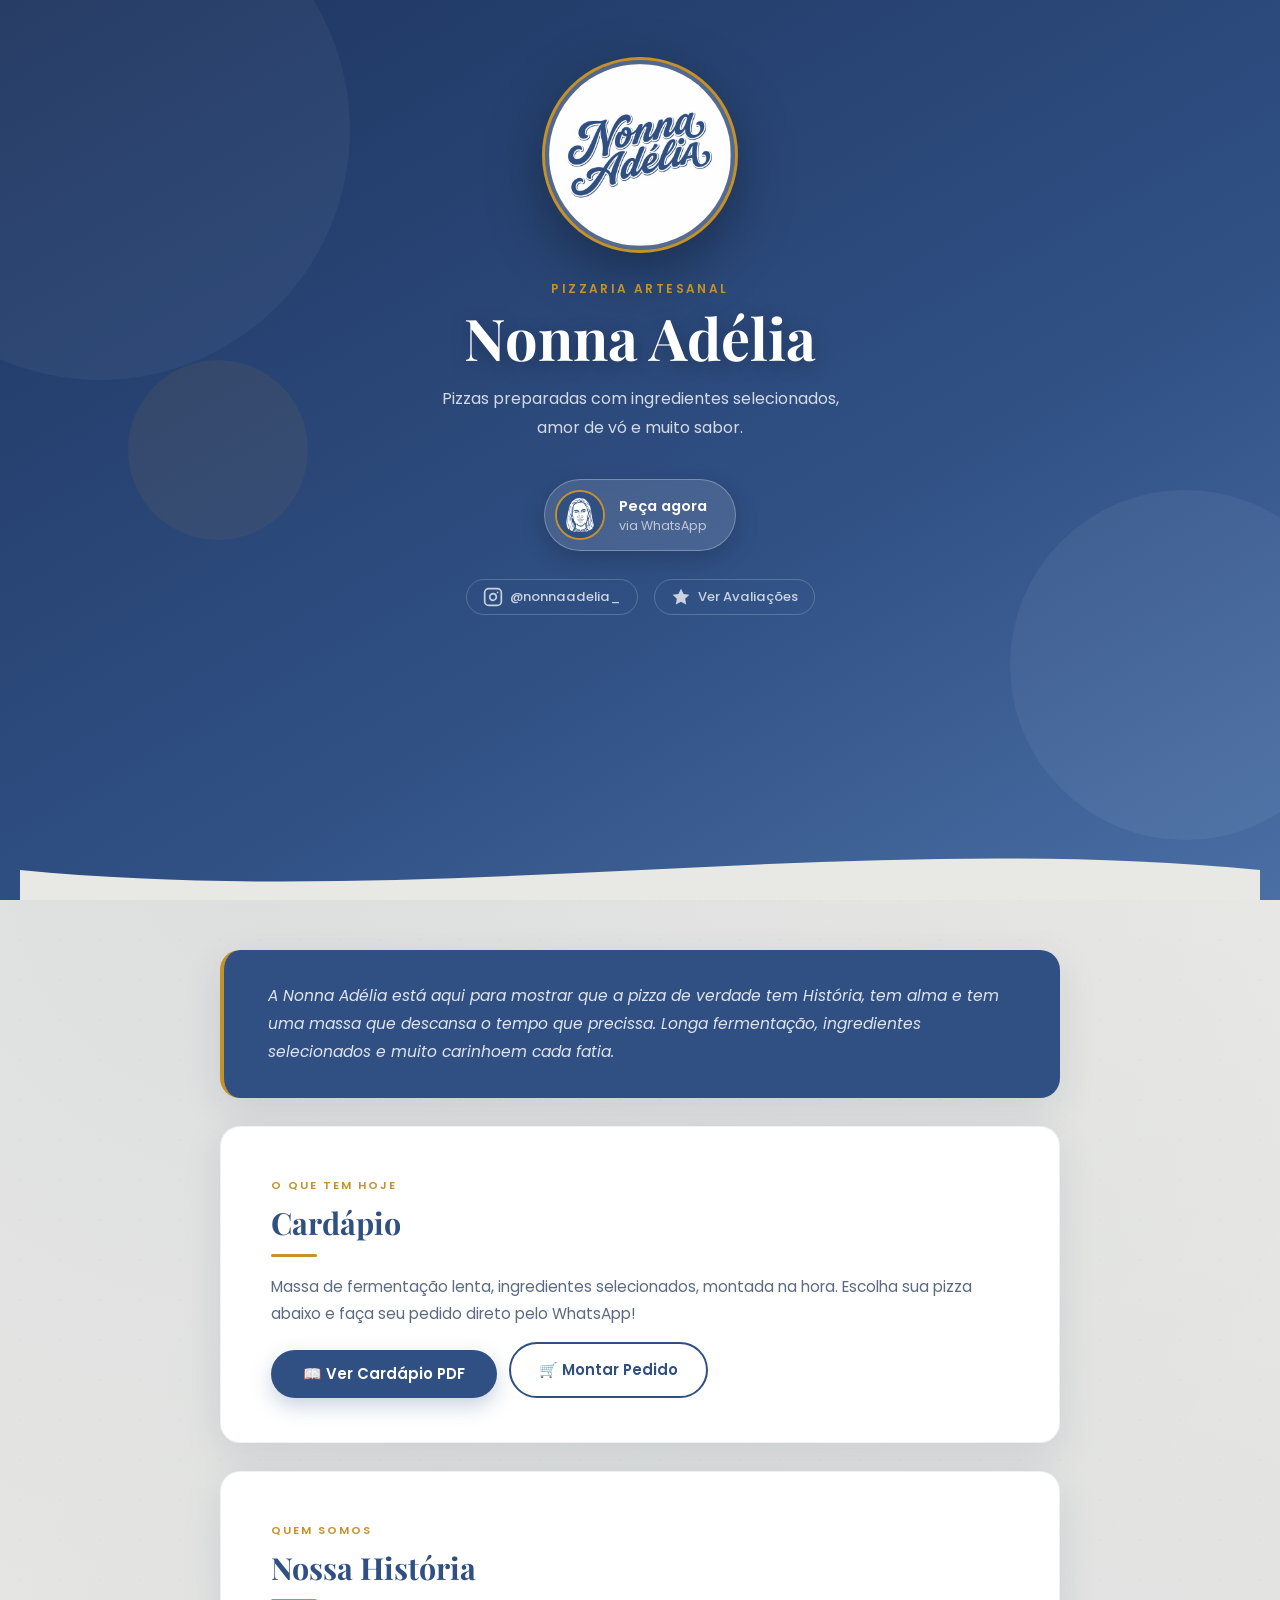
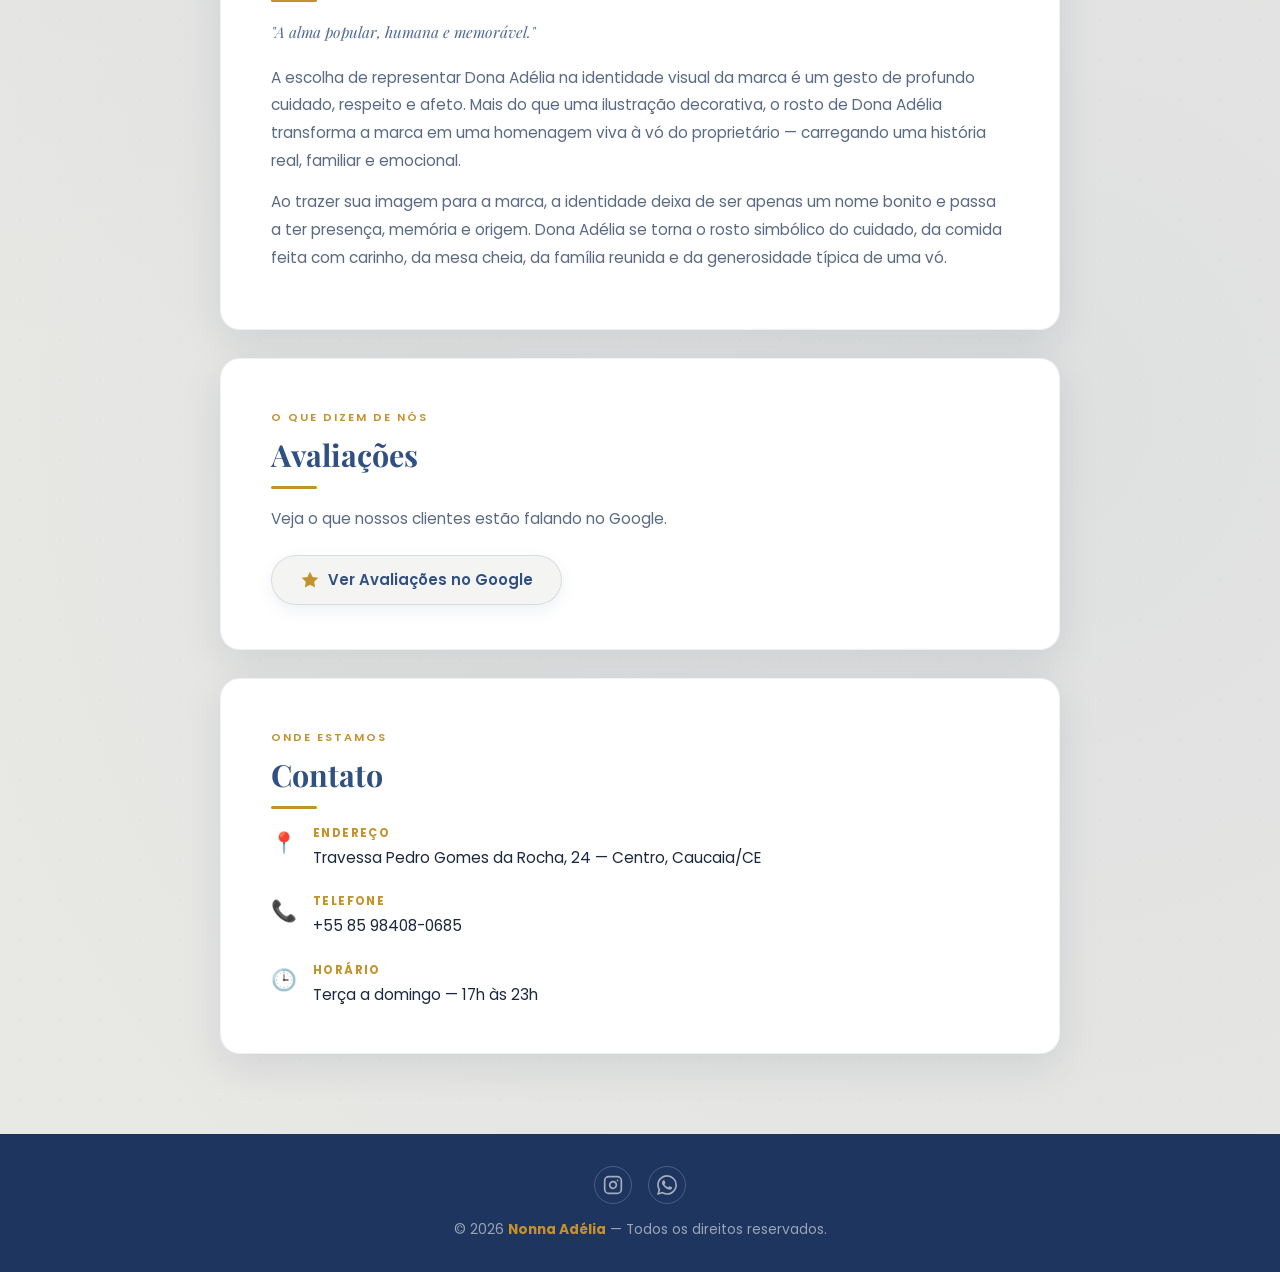
==== commit 8d301b57: "desing finalizado" ====
--- a/index.html
+++ b/index.html
@@ -44,7 +44,7 @@
 
             <!-- Links sociais no hero -->
             <div class="hero-social">
-                <a href="https://www.instagram.com/p/DZnpk9mB16z/" target="_blank" class="social-link" aria-label="Instagram">
+                <a href="https://www.instagram.com/nonnaadelia_?igsh=MWhzN2Z5dm91c2t2NA%3D%3D&utm_source=qr" target="_blank" class="social-link" aria-label="Instagram">
                     <svg xmlns="http://www.w3.org/2000/svg" width="20" height="20" viewBox="0 0 24 24" fill="none" stroke="currentColor" stroke-width="2" stroke-linecap="round" stroke-linejoin="round">
                         <rect x="2" y="2" width="20" height="20" rx="5" ry="5"/><path d="M16 11.37A4 4 0 1 1 12.63 8 4 4 0 0 1 16 11.37z"/><line x1="17.5" y1="6.5" x2="17.51" y2="6.5"/>
                     </svg> @nonnaadelia_
@@ -70,20 +70,137 @@
         <!-- TEXTO INTRO — coloque seu texto aqui -->
         <section class="intro-text">
             <p>
-                A Nonna Adélia está aqui para mostrar que a pizza de verdade tem História,tem alma e tem uma massa quedescansa o tempo que precissa. Longa fermentação, ingredientes selecionados e muito carinhoem cada fatia.
+                A Nonna Adélia está aqui para mostrar que a pizza de verdade tem História, tem alma e tem uma massa que descansa o tempo que precissa. Longa fermentação, ingredientes selecionados e muito carinhoem cada fatia.
             </p>
         </section>
 
-        <!-- CARDÁPIO -->
+        <!-- CARDÁPIO + PEDIDO -->
         <section class="card section" id="cardapio">
             <span class="section-label">O que tem hoje</span>
             <h2>Cardápio</h2>
-            <p>Cada pizza é montada na hora, com massa de fermentação lenta e molho artesanal. Confira todas as opções no nosso cardápio completo.</p>
-
-            <a href="assets/cardapio_nonna_adelia_2_paginas.pdf" target="_blank" class="btn-primary">
-                📖 Ver Cardápio Completo
-            </a>
-        </section>
+            <p>Massa de fermentação lenta, ingredientes selecionados, montada na hora. Escolha sua pizza abaixo e faça seu pedido direto pelo WhatsApp!</p>
+
+            <div class="menu-actions">
+                <a href="assets/cardapio_nonna_adelia_2_paginas.pdf" target="_blank" class="btn-primary">
+                    📖 Ver Cardápio PDF
+                </a>
+                <button class="btn-order-toggle" onclick="toggleOrderForm()">
+                    🛒 Montar Pedido
+                </button>
+            </div>
+
+            <!-- FORMULÁRIO DE PEDIDO -->
+            <div class="order-form" id="orderForm">
+
+                <div class="order-step">
+                    <p class="order-step-title">🍕 Escolha sua pizza</p>
+
+                    <p class="order-category-label">— Tradicionais —</p>
+                    <div class="pizza-grid">
+                        <label class="pizza-card"><input type="checkbox" name="pizza" value="Margherita della Nonna (R$ 59,90)"><span class="pizza-name">Margherita della Nonna</span><span class="pizza-price">R$ 59,90</span></label>
+                        <label class="pizza-card"><input type="checkbox" name="pizza" value="Calabresa Artesanal (R$ 59,90)"><span class="pizza-name">Calabresa Artesanal</span><span class="pizza-price">R$ 59,90</span></label>
+                        <label class="pizza-card"><input type="checkbox" name="pizza" value="Napolitana (R$ 59,90)"><span class="pizza-name">Napolitana</span><span class="pizza-price">R$ 59,90</span></label>
+                        <label class="pizza-card"><input type="checkbox" name="pizza" value="Pepperoni (R$ 64,90)"><span class="pizza-name">Pepperoni</span><span class="pizza-price">R$ 64,90</span></label>
+                        <label class="pizza-card"><input type="checkbox" name="pizza" value="Quatro Queijos (R$ 64,90)"><span class="pizza-name">Quatro Queijos</span><span class="pizza-price">R$ 64,90</span></label>
+                    </div>
+
+                    <p class="order-category-label">— Especiais —</p>
+                    <div class="pizza-grid">
+                        <label class="pizza-card highlight"><input type="checkbox" name="pizza" value="Nonna Adélia - Assinatura da Casa (R$ 79,90)"><span class="pizza-name">⭐ Nonna Adélia</span><span class="pizza-price">R$ 79,90</span></label>
+                        <label class="pizza-card"><input type="checkbox" name="pizza" value="Porchetta Italiana (R$ 74,90)"><span class="pizza-name">Porchetta Italiana</span><span class="pizza-price">R$ 74,90</span></label>
+                        <label class="pizza-card"><input type="checkbox" name="pizza" value="Sertão Italiano (R$ 74,90)"><span class="pizza-name">Sertão Italiano</span><span class="pizza-price">R$ 74,90</span></label>
+                        <label class="pizza-card"><input type="checkbox" name="pizza" value="Toscana (R$ 69,90)"><span class="pizza-name">Toscana</span><span class="pizza-price">R$ 69,90</span></label>
+                        <label class="pizza-card"><input type="checkbox" name="pizza" value="Mortadela Defumada & Pistache (R$ 74,90)"><span class="pizza-name">Mortadela & Pistache</span><span class="pizza-price">R$ 74,90</span></label>
+                    </div>
+
+                    <p class="order-category-label">— Premium —</p>
+                    <div class="pizza-grid">
+                        <label class="pizza-card"><input type="checkbox" name="pizza" value="Camarão do Cumbuco (R$ 89,90)"><span class="pizza-name">Camarão do Cumbuco</span><span class="pizza-price">R$ 89,90</span></label>
+                        <label class="pizza-card"><input type="checkbox" name="pizza" value="Jamón Espanhol & Rúcula (R$ 109,90)"><span class="pizza-name">Jamón & Rúcula</span><span class="pizza-price">R$ 109,90</span></label>
+                        <label class="pizza-card"><input type="checkbox" name="pizza" value="Burrata & Pesto (R$ 99,90)"><span class="pizza-name">Burrata & Pesto</span><span class="pizza-price">R$ 99,90</span></label>
+                    </div>
+
+                    <p class="order-category-label">— Doces —</p>
+                    <div class="pizza-grid">
+                        <label class="pizza-card"><input type="checkbox" name="pizza" value="Nutella, Ovomaltine & M&Ms (R$ 74,90)"><span class="pizza-name">Nutella & Ovomaltine</span><span class="pizza-price">R$ 74,90</span></label>
+                        <label class="pizza-card"><input type="checkbox" name="pizza" value="Banoffee (R$ 64,90)"><span class="pizza-name">Banoffee</span><span class="pizza-price">R$ 64,90</span></label>
+                        <label class="pizza-card"><input type="checkbox" name="pizza" value="Tiramisu da Nonna (R$ 69,90)"><span class="pizza-name">Tiramisu da Nonna</span><span class="pizza-price">R$ 69,90</span></label>
+                    </div>
+
+                    <p class="order-category-label">— Trio da Nonna (3 mini pizzas 15cm) —</p>
+                    <div class="pizza-grid">
+                        <label class="pizza-card"><input type="checkbox" name="pizza" value="Trio Tradicional (R$ 69,90)"><span class="pizza-name">Trio Tradicional</span><span class="pizza-price">R$ 69,90</span></label>
+                        <label class="pizza-card"><input type="checkbox" name="pizza" value="Trio Especial (R$ 85,00)"><span class="pizza-name">Trio Especial</span><span class="pizza-price">R$ 85,00</span></label>
+                        <label class="pizza-card"><input type="checkbox" name="pizza" value="Trio Premium (R$ 110,00)"><span class="pizza-name">Trio Premium</span><span class="pizza-price">R$ 110,00</span></label>
+                    </div>
+                </div>
+
+                <div class="order-step">
+                    <p class="order-step-title">🥤 Quer adicionar uma bebida?</p>
+                    <div class="pizza-grid">
+                        <label class="pizza-card"><input type="checkbox" name="bebida" value="Nenhuma bebida"><span class="pizza-name">Sem bebida</span><span class="pizza-price">—</span></label>
+                        <label class="pizza-card"><input type="checkbox" name="bebida" value="Coca-Cola lata (R$ 7,00)"><span class="pizza-name">Coca-Cola lata</span><span class="pizza-price">R$ 7,00</span></label>
+                        <label class="pizza-card"><input type="checkbox" name="bebida" value="Coca-Cola 600ml (R$ 10,00)"><span class="pizza-name">Coca-Cola 600ml</span><span class="pizza-price">R$ 10,00</span></label>
+                        <label class="pizza-card"><input type="checkbox" name="bebida" value="Coca-Cola 2L (R$ 16,00)"><span class="pizza-name">Coca-Cola 2L</span><span class="pizza-price">R$ 16,00</span></label>
+                        <label class="pizza-card"><input type="checkbox" name="bebida" value="Guaraná lata (R$ 7,00)"><span class="pizza-name">Guaraná lata</span><span class="pizza-price">R$ 7,00</span></label>
+                        <label class="pizza-card"><input type="checkbox" name="bebida" value="Água sem gás (R$ 5,00)"><span class="pizza-name">Água sem gás</span><span class="pizza-price">R$ 5,00</span></label>
+                        <label class="pizza-card"><input type="checkbox" name="bebida" value="Suco de laranja natural (R$ 12,00)"><span class="pizza-name">Suco de laranja</span><span class="pizza-price">R$ 12,00</span></label>
+                    </div>
+                    <p class="order-drinks-note">⚠️ Preços das bebidas são ilustrativos — atualize com seus valores reais no HTML.</p>
+                </div>
+
+                <div class="order-step">
+                    <p class="order-step-title">📝 Alguma observação?</p>
+                    <textarea id="obs" class="order-obs" placeholder="Ex: sem cebola, borda recheada, endereço para entrega..."></textarea>
+                </div>
+
+                <button class="btn-send-order" onclick="enviarPedido()">
+                    <svg xmlns="http://www.w3.org/2000/svg" width="22" height="22" viewBox="0 0 24 24" fill="currentColor">
+                        <path d="M17.472 14.382c-.297-.149-1.758-.867-2.03-.967-.273-.099-.471-.148-.67.15-.197.297-.767.966-.94 1.164-.173.199-.347.223-.644.075-.297-.15-1.255-.463-2.39-1.475-.883-.788-1.48-1.761-1.653-2.059-.173-.297-.018-.458.13-.606.134-.133.298-.347.446-.52.149-.174.198-.298.298-.497.099-.198.05-.371-.025-.52-.075-.149-.669-1.612-.916-2.207-.242-.579-.487-.5-.669-.51-.173-.008-.371-.01-.57-.01-.198 0-.52.074-.792.372-.272.297-1.04 1.016-1.04 2.479 0 1.462 1.065 2.875 1.213 3.074.149.198 2.096 3.2 5.077 4.487.709.306 1.262.489 1.694.625.712.227 1.36.195 1.871.118.571-.085 1.758-.719 2.006-1.413.248-.694.248-1.289.173-1.413-.074-.124-.272-.198-.57-.347m-5.421 7.403h-.004a9.87 9.87 0 01-5.031-1.378l-.361-.214-3.741.982.998-3.648-.235-.374a9.86 9.86 0 01-1.51-5.26c.001-5.45 4.436-9.884 9.888-9.884 2.64 0 5.122 1.03 6.988 2.898a9.825 9.825 0 012.893 6.994c-.003 5.45-4.437 9.884-9.885 9.884m8.413-18.297A11.815 11.815 0 0012.05 0C5.495 0 .16 5.335.157 11.892c0 2.096.547 4.142 1.588 5.945L.057 24l6.305-1.654a11.882 11.882 0 005.683 1.448h.005c6.554 0 11.89-5.335 11.893-11.893a11.821 11.821 0 00-3.48-8.413Z"/>
+                    </svg>
+                    Enviar Pedido pelo WhatsApp
+                </button>
+
+            </div>
+            <!-- fim order-form -->
+        </section>
+
+        <script>
+            function toggleOrderForm() {
+                const form = document.getElementById('orderForm');
+                const btn = document.querySelector('.btn-order-toggle');
+                const open = form.classList.toggle('open');
+                btn.textContent = open ? '✕ Fechar' : '🛒 Montar Pedido';
+                if (open) form.scrollIntoView({
+                    behavior: 'smooth',
+                    block: 'start'
+                });
+            }
+
+            function enviarPedido() {
+                const pizza = document.querySelector('input[name="pizza"]:checked');
+                const bebida = document.querySelector('input[name="bebida"]:checked');
+                const obs = document.getElementById('obs').value.trim();
+
+                if (!pizza) {
+                    alert('Por favor, escolha uma pizza! 🍕');
+                    return;
+                }
+                if (!bebida) {
+                    alert('Por favor, escolha uma bebida (ou "Sem bebida")! 🥤');
+                    return;
+                }
+
+                let msg = 'Olá, Nonna Adélia! Quero fazer um pedido:\n\n';
+                msg += `Pizza: ${pizza.value}\n`;
+                msg += `Bebida: ${bebida.value}\n`;
+                if (obs) msg += `Observações: ${obs}\n`;
+                msg += '\nAguardo confirmação!';
+
+                const url = `https://api.whatsapp.com/send/?phone=5585984080685&text=${encodeURIComponent(msg)}&type=phone_number&app_absent=0`;
+                window.open(url, '_blank');
+            }
+        </script>
 
         <!-- NOSSA HISTÓRIA -->
         <section class="card section history-card" id="historia">
@@ -101,7 +218,7 @@
             <span class="section-label">O que dizem de nós</span>
             <h2>Avaliações</h2>
             <p>Veja o que nossos clientes estão falando no Google.</p>
-            <a href="https://share.google/JEFbFXZSkjtp3jFgB" target="_blank" class="btn-google">
+            <a href="https://share.google/j3zHhznZemRpK42bm" target="_blank" class="btn-google">
                 <svg xmlns="http://www.w3.org/2000/svg" width="20" height="20" viewBox="0 0 24 24" fill="currentColor">
                     <path d="M12 2l3.09 6.26L22 9.27l-5 4.87 1.18 6.88L12 17.77l-6.18 3.25L7 14.14 2 9.27l6.91-1.01L12 2z"/>
                 </svg> Ver Avaliações no Google
@@ -143,7 +260,7 @@
     <!-- RODAPÉ -->
     <footer>
         <div class="footer-social">
-            <a href="https://www.instagram.com/p/DZnpk9mB16z/" target="_blank" aria-label="Instagram">
+            <a href="https://www.instagram.com/nonnaadelia_?igsh=MWhzN2Z5dm91c2t2NA%3D%3D&utm_source=qr" target="_blank" aria-label="Instagram">
                 <svg xmlns="http://www.w3.org/2000/svg" width="20" height="20" viewBox="0 0 24 24" fill="none" stroke="currentColor" stroke-width="2" stroke-linecap="round" stroke-linejoin="round">
                     <rect x="2" y="2" width="20" height="20" rx="5" ry="5"/><path d="M16 11.37A4 4 0 1 1 12.63 8 4 4 0 0 1 16 11.37z"/><line x1="17.5" y1="6.5" x2="17.51" y2="6.5"/>
                 </svg>
--- a/style.css
+++ b/style.css
@@ -1,3 +1,7 @@
+/* ===========================
+   NONNA ADÉLIA — style.css
+   =========================== */
+
 :root {
     --blue: #305084;
     --blue-dk: #1e3560;
@@ -506,6 +510,193 @@
 
 
 /* ===========================
+   MENU ACTIONS (botões do cardápio)
+   =========================== */
+
+.menu-actions {
+    display: flex;
+    gap: 12px;
+    flex-wrap: wrap;
+    margin-top: 8px;
+}
+
+.btn-order-toggle {
+    display: inline-block;
+    background: transparent;
+    color: var(--blue);
+    border: 2px solid var(--blue);
+    padding: 13px 28px;
+    border-radius: 40px;
+    font-family: 'Poppins', sans-serif;
+    font-weight: 600;
+    font-size: .93rem;
+    cursor: pointer;
+    transition: background .3s, color .3s, transform .3s;
+}
+
+.btn-order-toggle:hover {
+    background: var(--blue);
+    color: var(--white);
+    transform: translateY(-3px);
+}
+
+
+/* ===========================
+   ORDER FORM
+   =========================== */
+
+.order-form {
+    display: none;
+    margin-top: 32px;
+    border-top: 2px dashed rgba(48, 80, 132, .12);
+    padding-top: 32px;
+}
+
+.order-form.open {
+    display: block;
+}
+
+.order-step {
+    margin-bottom: 32px;
+}
+
+.order-step-title {
+    font-weight: 600;
+    font-size: 1rem;
+    color: var(--blue);
+    margin-bottom: 16px !important;
+}
+
+.order-hint {
+    font-size: .75rem;
+    font-weight: 400;
+    color: var(--muted);
+    margin-left: 6px;
+}
+
+.order-category-label {
+    font-size: .75rem;
+    font-weight: 600;
+    letter-spacing: .12em;
+    text-transform: uppercase;
+    color: var(--gold);
+    margin: 18px 0 10px !important;
+}
+
+.pizza-grid {
+    display: grid;
+    grid-template-columns: repeat(auto-fill, minmax(160px, 1fr));
+    gap: 10px;
+}
+
+.pizza-card {
+    display: flex;
+    flex-direction: column;
+    align-items: flex-start;
+    gap: 4px;
+    border: 1.5px solid rgba(48, 80, 132, .15);
+    border-radius: 12px;
+    padding: 14px 14px 12px;
+    cursor: pointer;
+    transition: border-color .2s, background .2s, transform .2s;
+    position: relative;
+}
+
+.pizza-card input[type="radio"] {
+    position: absolute;
+    opacity: 0;
+    width: 0;
+    height: 0;
+}
+
+.pizza-card:hover {
+    border-color: var(--blue);
+    background: rgba(48, 80, 132, .04);
+}
+
+.pizza-card:has(input:checked) {
+    border-color: var(--blue);
+    background: rgba(48, 80, 132, .08);
+    transform: translateY(-2px);
+    box-shadow: 0 4px 14px rgba(48, 80, 132, .15);
+}
+
+.pizza-card.highlight:has(input:checked),
+.pizza-card.highlight {
+    border-color: var(--gold);
+}
+
+.pizza-card.highlight:has(input:checked) {
+    background: rgba(196, 146, 42, .08);
+    box-shadow: 0 4px 14px rgba(196, 146, 42, .2);
+}
+
+.pizza-name {
+    font-size: .85rem;
+    font-weight: 600;
+    color: var(--text);
+    line-height: 1.3;
+}
+
+.pizza-price {
+    font-size: .8rem;
+    color: var(--gold);
+    font-weight: 600;
+}
+
+.order-drinks-note {
+    font-size: .75rem !important;
+    color: var(--muted) !important;
+    margin-top: 10px !important;
+    margin-bottom: 0 !important;
+}
+
+.order-obs {
+    width: 100%;
+    border: 1.5px solid rgba(48, 80, 132, .15);
+    border-radius: 12px;
+    padding: 14px 16px;
+    font-family: 'Poppins', sans-serif;
+    font-size: .92rem;
+    color: var(--text);
+    resize: vertical;
+    min-height: 90px;
+    outline: none;
+    transition: border-color .2s;
+}
+
+.order-obs:focus {
+    border-color: var(--blue);
+}
+
+.btn-send-order {
+    display: flex;
+    align-items: center;
+    justify-content: center;
+    gap: 10px;
+    width: 100%;
+    margin-top: 10px;
+    padding: 16px 24px;
+    background: #25D366;
+    color: var(--white);
+    border: none;
+    border-radius: 14px;
+    font-family: 'Poppins', sans-serif;
+    font-size: 1rem;
+    font-weight: 700;
+    cursor: pointer;
+    transition: background .3s, transform .3s, box-shadow .3s;
+    box-shadow: 0 8px 24px rgba(37, 211, 102, .3);
+}
+
+.btn-send-order:hover {
+    background: #1ebe5a;
+    transform: translateY(-3px);
+    box-shadow: 0 14px 32px rgba(37, 211, 102, .4);
+}
+
+
+/* ===========================
    RESPONSIVO
    =========================== */
 
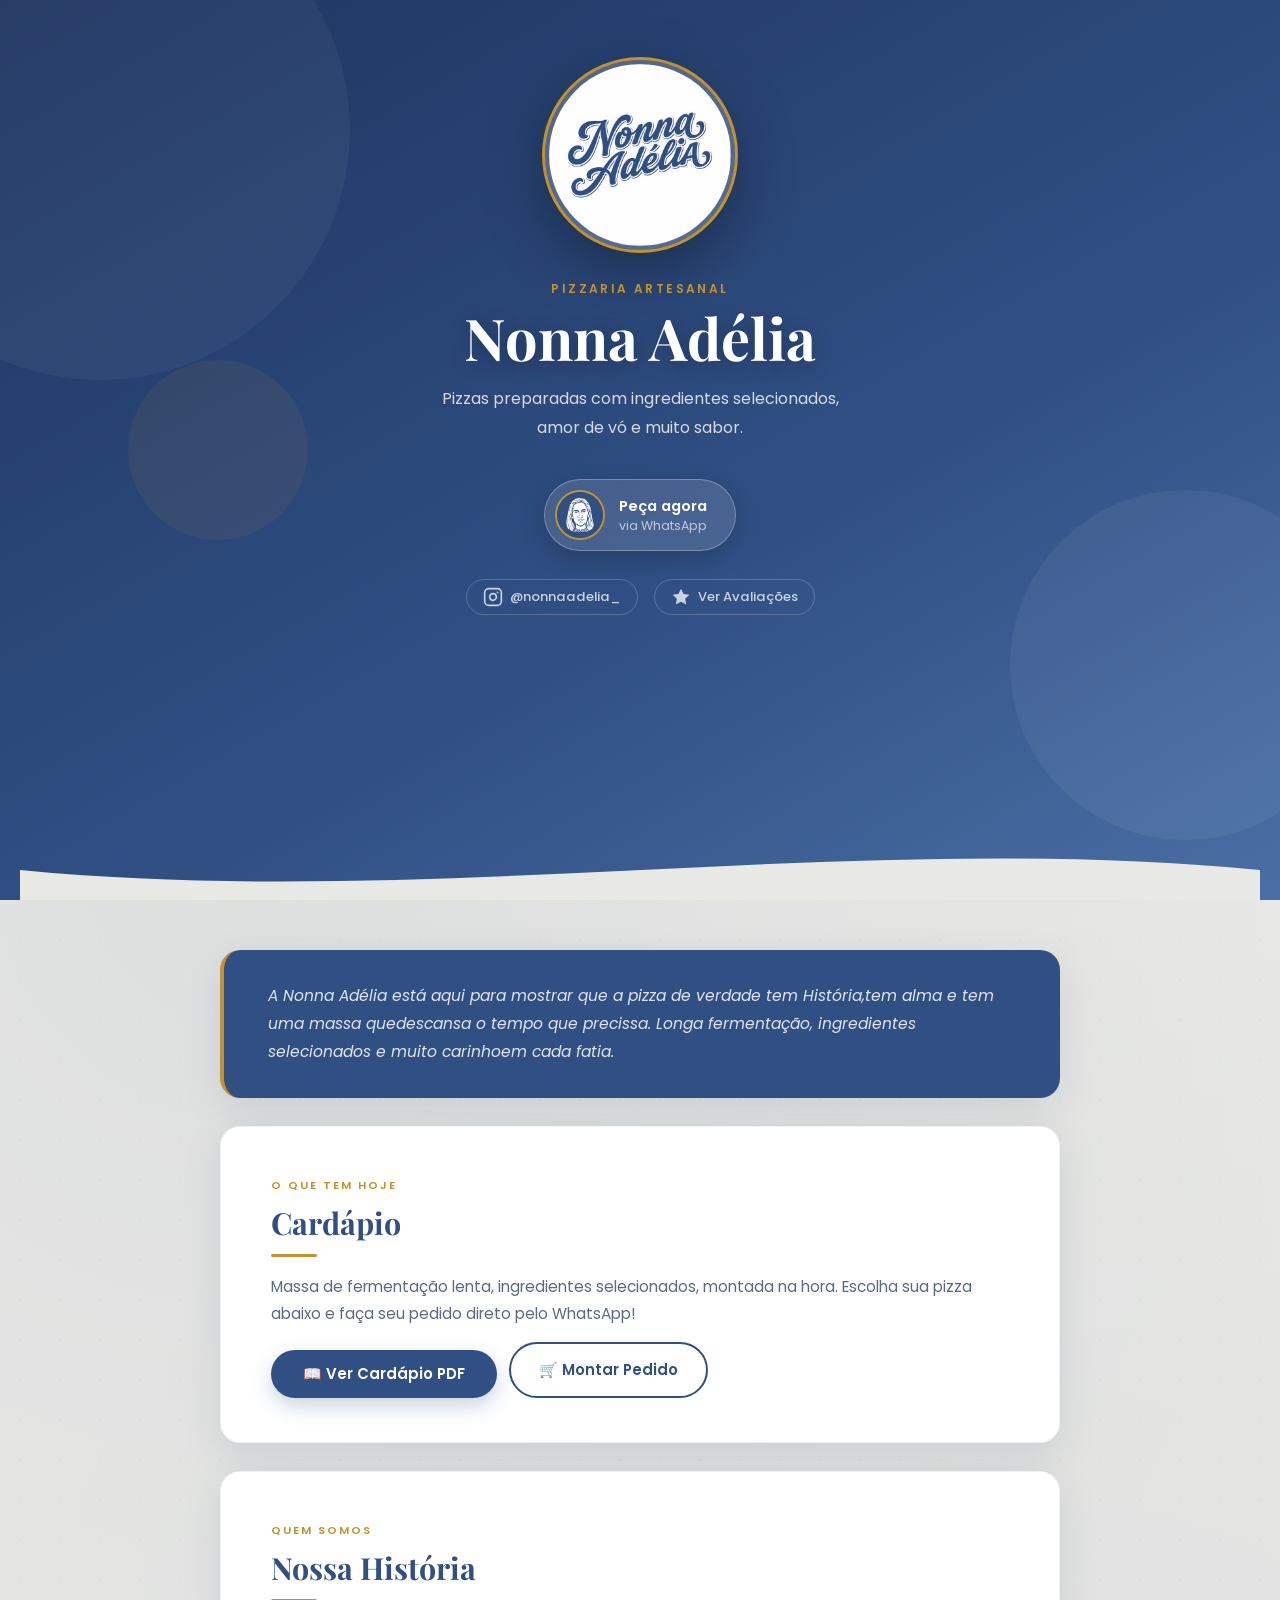
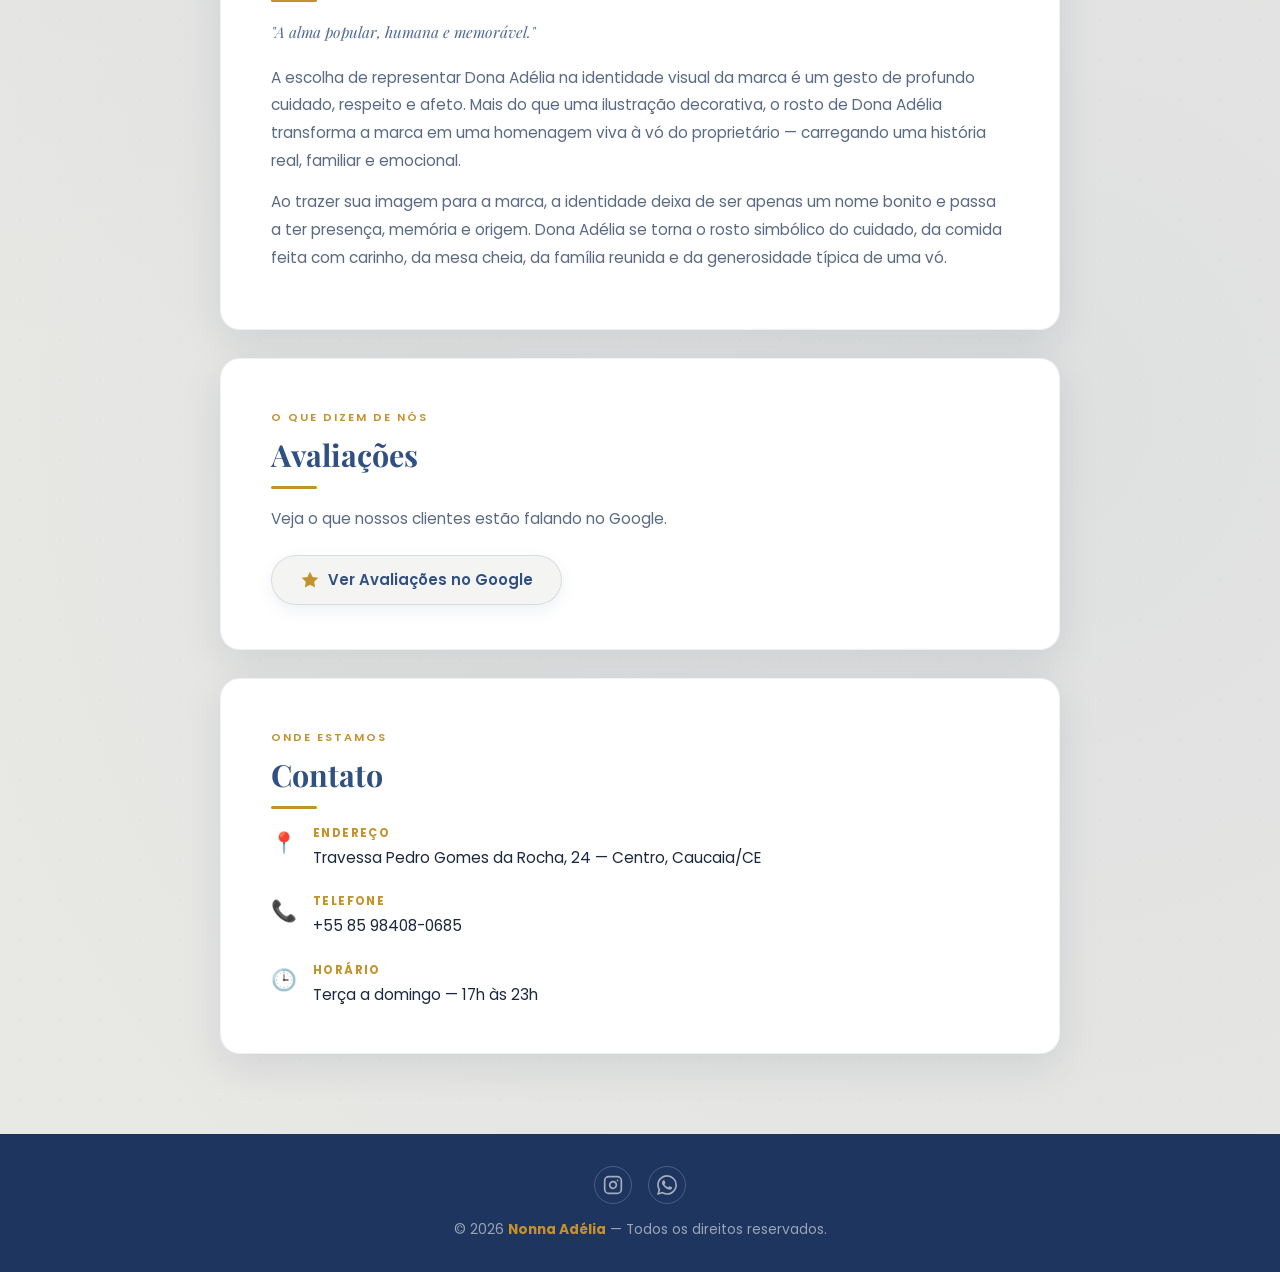
==== commit 5d9131c6: "ajuste final" ====
--- a/index.html
+++ b/index.html
@@ -70,7 +70,7 @@
         <!-- TEXTO INTRO — coloque seu texto aqui -->
         <section class="intro-text">
             <p>
-                A Nonna Adélia está aqui para mostrar que a pizza de verdade tem História, tem alma e tem uma massa que descansa o tempo que precissa. Longa fermentação, ingredientes selecionados e muito carinhoem cada fatia.
+                A Nonna Adélia está aqui para mostrar que a pizza de verdade tem História,tem alma e tem uma massa quedescansa o tempo que precissa. Longa fermentação, ingredientes selecionados e muito carinhoem cada fatia.
             </p>
         </section>
 
@@ -93,7 +93,7 @@
             <div class="order-form" id="orderForm">
 
                 <div class="order-step">
-                    <p class="order-step-title">🍕 Escolha sua pizza</p>
+                    <p class="order-step-title">🍕 Escolha sua(s) pizza(s) <span class="order-hint">— pode marcar mais de uma</span></p>
 
                     <p class="order-category-label">— Tradicionais —</p>
                     <div class="pizza-grid">
@@ -136,9 +136,8 @@
                 </div>
 
                 <div class="order-step">
-                    <p class="order-step-title">🥤 Quer adicionar uma bebida?</p>
+                    <p class="order-step-title">🥤 Bebidas <span class="order-hint">— pode marcar mais de uma</span></p>
                     <div class="pizza-grid">
-                        <label class="pizza-card"><input type="checkbox" name="bebida" value="Nenhuma bebida"><span class="pizza-name">Sem bebida</span><span class="pizza-price">—</span></label>
                         <label class="pizza-card"><input type="checkbox" name="bebida" value="Coca-Cola lata (R$ 7,00)"><span class="pizza-name">Coca-Cola lata</span><span class="pizza-price">R$ 7,00</span></label>
                         <label class="pizza-card"><input type="checkbox" name="bebida" value="Coca-Cola 600ml (R$ 10,00)"><span class="pizza-name">Coca-Cola 600ml</span><span class="pizza-price">R$ 10,00</span></label>
                         <label class="pizza-card"><input type="checkbox" name="bebida" value="Coca-Cola 2L (R$ 16,00)"><span class="pizza-name">Coca-Cola 2L</span><span class="pizza-price">R$ 16,00</span></label>
@@ -146,59 +145,450 @@
                         <label class="pizza-card"><input type="checkbox" name="bebida" value="Água sem gás (R$ 5,00)"><span class="pizza-name">Água sem gás</span><span class="pizza-price">R$ 5,00</span></label>
                         <label class="pizza-card"><input type="checkbox" name="bebida" value="Suco de laranja natural (R$ 12,00)"><span class="pizza-name">Suco de laranja</span><span class="pizza-price">R$ 12,00</span></label>
                     </div>
-                    <p class="order-drinks-note">⚠️ Preços das bebidas são ilustrativos — atualize com seus valores reais no HTML.</p>
+                    <p class="order-drinks-note"></p>
                 </div>
 
+                <!-- ENTREGA -->
                 <div class="order-step">
-                    <p class="order-step-title">📝 Alguma observação?</p>
-                    <textarea id="obs" class="order-obs" placeholder="Ex: sem cebola, borda recheada, endereço para entrega..."></textarea>
+                    <p class="order-step-title">Entrega ou Retirada?</p>
+                    <div class="delivery-toggle">
+                        <label class="delivery-opt">
+                            <input type="radio" name="entrega" value="retirada" onchange="onEntregaChange()" checked>
+                            <span>Retirar no local</span>
+                        </label>
+                        <label class="delivery-opt">
+                            <input type="radio" name="entrega" value="entrega" onchange="onEntregaChange()">
+                            <span>Receber em casa</span>
+                        </label>
+                    </div>
+
+                    <div id="enderecoBlock" style="display:none; margin-top:16px;">
+                        <p class="order-step-title" style="font-size:.9rem; margin-bottom:8px !important;">Digite seu CEP</p>
+                        <div style="display:flex; gap:10px; align-items:center; flex-wrap:wrap;">
+                            <input type="text" id="cepInput" maxlength="9" placeholder="00000-000" class="order-obs" style="min-height:unset; height:48px; width:150px; resize:none; letter-spacing:.05em;" oninput="mascaraCep(this)" onblur="buscarCep()">
+                            <button type="button" class="btn-cep" onclick="buscarCep()">Calcular frete</button>
+                        </div>
+                        <div id="cepLoading" style="display:none; margin-top:10px; font-size:.85rem; color:var(--muted);">Calculando...</div>
+                        <div id="cepErro" style="display:none; margin-top:10px; font-size:.85rem; color:#c0392b;"></div>
+                        <div id="freteInfo" class="frete-info" style="display:none; margin-top:10px;">
+                            <div id="cepEndereco" style="font-size:.78rem; color:var(--muted); margin-bottom:4px;"></div>
+                            <div style="display:flex; gap:16px; align-items:center; flex-wrap:wrap;">
+                                <span id="freteDistancia"></span>
+                                <span id="freteTempo"></span>
+                                <span id="freteValor"></span>
+                            </div>
+                        </div>
+                        <p style="font-size:.75rem; color:var(--muted); margin-top:8px;">
+                            Entregamos em ate 15 km da pizzaria.
+                        </p>
+                    </div>
                 </div>
 
-                <button class="btn-send-order" onclick="enviarPedido()">
-                    <svg xmlns="http://www.w3.org/2000/svg" width="22" height="22" viewBox="0 0 24 24" fill="currentColor">
-                        <path d="M17.472 14.382c-.297-.149-1.758-.867-2.03-.967-.273-.099-.471-.148-.67.15-.197.297-.767.966-.94 1.164-.173.199-.347.223-.644.075-.297-.15-1.255-.463-2.39-1.475-.883-.788-1.48-1.761-1.653-2.059-.173-.297-.018-.458.13-.606.134-.133.298-.347.446-.52.149-.174.198-.298.298-.497.099-.198.05-.371-.025-.52-.075-.149-.669-1.612-.916-2.207-.242-.579-.487-.5-.669-.51-.173-.008-.371-.01-.57-.01-.198 0-.52.074-.792.372-.272.297-1.04 1.016-1.04 2.479 0 1.462 1.065 2.875 1.213 3.074.149.198 2.096 3.2 5.077 4.487.709.306 1.262.489 1.694.625.712.227 1.36.195 1.871.118.571-.085 1.758-.719 2.006-1.413.248-.694.248-1.289.173-1.413-.074-.124-.272-.198-.57-.347m-5.421 7.403h-.004a9.87 9.87 0 01-5.031-1.378l-.361-.214-3.741.982.998-3.648-.235-.374a9.86 9.86 0 01-1.51-5.26c.001-5.45 4.436-9.884 9.888-9.884 2.64 0 5.122 1.03 6.988 2.898a9.825 9.825 0 012.893 6.994c-.003 5.45-4.437 9.884-9.885 9.884m8.413-18.297A11.815 11.815 0 0012.05 0C5.495 0 .16 5.335.157 11.892c0 2.096.547 4.142 1.588 5.945L.057 24l6.305-1.654a11.882 11.882 0 005.683 1.448h.005c6.554 0 11.89-5.335 11.893-11.893a11.821 11.821 0 00-3.48-8.413Z"/>
-                    </svg>
-                    Enviar Pedido pelo WhatsApp
-                </button>
+                <!-- OBSERVAÇÕES -->
+                <div class="order-step">
+                    <p class="order-step-title">Observacoes</p>
+                    <textarea id="obs" class="order-obs" placeholder="Ex: sem cebola, borda recheada, ponto de referencia..."></textarea>
+                </div>
+
+                <!-- RESUMO DO PEDIDO -->
+                <div class="order-summary" id="orderSummary" style="display:none;">
+                    <div class="summary-row"><span>Subtotal</span><span id="sumSubtotal">R$ 0,00</span></div>
+                    <div class="summary-row" id="sumFreteRow" style="display:none;"><span>Taxa de entrega</span><span id="sumFrete">R$ 0,00</span></div>
+                    <div class="summary-row total"><span>Total</span><span id="sumTotal">R$ 0,00</span></div>
+                </div>
+
+                <!-- BOTÕES DE PAGAMENTO -->
+                <div class="payment-btns">
+                    <button class="btn-pay btn-pay-wpp" onclick="enviarWhatsapp()">
+                        <svg xmlns="http://www.w3.org/2000/svg" width="20" height="20" viewBox="0 0 24 24" fill="currentColor"><path d="M17.472 14.382c-.297-.149-1.758-.867-2.03-.967-.273-.099-.471-.148-.67.15-.197.297-.767.966-.94 1.164-.173.199-.347.223-.644.075-.297-.15-1.255-.463-2.39-1.475-.883-.788-1.48-1.761-1.653-2.059-.173-.297-.018-.458.13-.606.134-.133.298-.347.446-.52.149-.174.198-.298.298-.497.099-.198.05-.371-.025-.52-.075-.149-.669-1.612-.916-2.207-.242-.579-.487-.5-.669-.51-.173-.008-.371-.01-.57-.01-.198 0-.52.074-.792.372-.272.297-1.04 1.016-1.04 2.479 0 1.462 1.065 2.875 1.213 3.074.149.198 2.096 3.2 5.077 4.487.709.306 1.262.489 1.694.625.712.227 1.36.195 1.871.118.571-.085 1.758-.719 2.006-1.413.248-.694.248-1.289.173-1.413-.074-.124-.272-.198-.57-.347m-5.421 7.403h-.004a9.87 9.87 0 01-5.031-1.378l-.361-.214-3.741.982.998-3.648-.235-.374a9.86 9.86 0 01-1.51-5.26c.001-5.45 4.436-9.884 9.888-9.884 2.64 0 5.122 1.03 6.988 2.898a9.825 9.825 0 012.893 6.994c-.003 5.45-4.437 9.884-9.885 9.884m8.413-18.297A11.815 11.815 0 0012.05 0C5.495 0 .16 5.335.157 11.892c0 2.096.547 4.142 1.588 5.945L.057 24l6.305-1.654a11.882 11.882 0 005.683 1.448h.005c6.554 0 11.89-5.335 11.893-11.893a11.821 11.821 0 00-3.48-8.413Z"/></svg>
+                        Pedir pelo WhatsApp
+                    </button>
+                    <button class="btn-pay btn-pay-mp" onclick="pagarMercadoPago()">
+                        <svg xmlns="http://www.w3.org/2000/svg" width="20" height="20" viewBox="0 0 24 24" fill="none" stroke="currentColor" stroke-width="2" stroke-linecap="round" stroke-linejoin="round"><rect x="1" y="4" width="22" height="16" rx="2"/><line x1="1" y1="10" x2="23" y2="10"/></svg>
+                        Pagar pelo Site
+                    </button>
+                </div>
 
             </div>
             <!-- fim order-form -->
         </section>
 
         <script>
+            // ── Pizzaria — coordenadas fixas ─────────────────────────────
+            const PIZZARIA_LAT = -3.7299; // Caucaia-CE, Trav. Pedro Gomes da Rocha 24
+            const PIZZARIA_LNG = -38.6530;
+
+            // ── Tabela de frete (da tabela do cliente) ───────────────────
+            const FRETE = [{
+                km: 0.5,
+                min: 27,
+                taxa: 4.99
+            }, {
+                km: 1,
+                min: 30,
+                taxa: 4.99
+            }, {
+                km: 1.5,
+                min: 32,
+                taxa: 6.99
+            }, {
+                km: 2,
+                min: 33,
+                taxa: 6.99
+            }, {
+                km: 2.5,
+                min: 35,
+                taxa: 7.99
+            }, {
+                km: 3,
+                min: 36,
+                taxa: 7.99
+            }, {
+                km: 3.5,
+                min: 36,
+                taxa: 8.99
+            }, {
+                km: 4,
+                min: 37,
+                taxa: 8.99
+            }, {
+                km: 4.5,
+                min: 38,
+                taxa: 10.99
+            }, {
+                km: 5,
+                min: 39,
+                taxa: 10.99
+            }, {
+                km: 5.5,
+                min: 40,
+                taxa: 11.99
+            }, {
+                km: 6,
+                min: 42,
+                taxa: 12.99
+            }, {
+                km: 6.5,
+                min: 43,
+                taxa: 13.99
+            }, {
+                km: 7,
+                min: 44,
+                taxa: 14.99
+            }, {
+                km: 7.5,
+                min: 45,
+                taxa: 15.99
+            }, {
+                km: 8,
+                min: 46,
+                taxa: 16.99
+            }, {
+                km: 8.5,
+                min: 47,
+                taxa: 16.99
+            }, {
+                km: 9,
+                min: 48,
+                taxa: 17.99
+            }, {
+                km: 9.5,
+                min: 49,
+                taxa: 18.99
+            }, {
+                km: 10,
+                min: 51,
+                taxa: 18.99
+            }, {
+                km: 10.5,
+                min: 52,
+                taxa: 19.99
+            }, {
+                km: 11,
+                min: 53,
+                taxa: 19.99
+            }, {
+                km: 11.5,
+                min: 55,
+                taxa: 20.99
+            }, {
+                km: 12,
+                min: 56,
+                taxa: 22.99
+            }, {
+                km: 12.5,
+                min: 57,
+                taxa: 22.99
+            }, {
+                km: 13,
+                min: 59,
+                taxa: 24.99
+            }, {
+                km: 13.5,
+                min: 60,
+                taxa: 24.99
+            }, {
+                km: 14,
+                min: 62,
+                taxa: 24.99
+            }, {
+                km: 14.5,
+                min: 63,
+                taxa: 24.99
+            }, {
+                km: 15,
+                min: 64,
+                taxa: 24.99
+            }, ];
+
+            // ── Estado do frete ──────────────────────────────────────────
+            let freteAtualTaxa = 0;
+            let freteAtualMin = 0;
+            let freteAtualKm = 0;
+            let enderecoCliente = '';
+
+            // ── Utilitários ──────────────────────────────────────────────
+            function fmt(v) {
+                return 'R$ ' + v.toFixed(2).replace('.', ',');
+            }
+
+            function extrairPreco(valor) {
+                const m = valor.match(/R\$\s*([\d.,]+)/);
+                if (!m) return 0;
+                return parseFloat(m[1].replace('.', '').replace(',', '.'));
+            }
+
+            function calcularSubtotal() {
+                return [...document.querySelectorAll('input[name="pizza"]:checked, input[name="bebida"]:checked')]
+                    .reduce((s, i) => s + extrairPreco(i.value), 0);
+            }
+
+            function getFrete(km) {
+                const arred = Math.ceil(km * 2) / 2;
+                if (arred > 15) return null;
+                return FRETE.find(r => r.km === arred) || FRETE[FRETE.length - 1];
+            }
+
+            // Haversine — distância em linha reta entre duas coordenadas
+            function haversine(lat1, lng1, lat2, lng2) {
+                const R = 6371;
+                const dLat = (lat2 - lat1) * Math.PI / 180;
+                const dLng = (lng2 - lng1) * Math.PI / 180;
+                const a = Math.sin(dLat / 2) ** 2 +
+                    Math.cos(lat1 * Math.PI / 180) * Math.cos(lat2 * Math.PI / 180) * Math.sin(dLng / 2) ** 2;
+                return R * 2 * Math.atan2(Math.sqrt(a), Math.sqrt(1 - a));
+            }
+
+            // ── Máscara CEP ──────────────────────────────────────────────
+            function mascaraCep(el) {
+                let v = el.value.replace(/\D/g, '').slice(0, 8);
+                if (v.length > 5) v = v.slice(0, 5) + '-' + v.slice(5);
+                el.value = v;
+                // limpa resultado anterior ao digitar
+                document.getElementById('freteInfo').style.display = 'none';
+                document.getElementById('cepErro').style.display = 'none';
+                freteAtualTaxa = 0;
+                atualizarResumo();
+            }
+
+            // ── Busca CEP via ViaCEP (gratuito, sem chave) ───────────────
+            async function buscarCep() {
+                const cep = document.getElementById('cepInput').value.replace(/\D/g, '');
+                if (cep.length !== 8) return;
+
+                const loading = document.getElementById('cepLoading');
+                const erro = document.getElementById('cepErro');
+                const info = document.getElementById('freteInfo');
+
+                loading.style.display = 'block';
+                erro.style.display = 'none';
+                info.style.display = 'none';
+                freteAtualTaxa = 0;
+
+                try {
+                    // 1. Busca dados do CEP
+                    const res = await fetch('https://viacep.com.br/ws/' + cep + '/json/');
+                    const data = await res.json();
+
+                    if (data.erro) {
+                        throw new Error('CEP nao encontrado.');
+                    }
+
+                    const endFormatado = data.logradouro ?
+                        data.logradouro + ', ' + data.bairro + ' - ' + data.localidade + '/' + data.uf :
+                        data.bairro + ' - ' + data.localidade + '/' + data.uf;
+
+                    enderecoCliente = endFormatado;
+
+                    // 2. Geocodifica o endereço via Nominatim (OpenStreetMap, gratuito)
+                    const query = encodeURIComponent(endFormatado + ', Brasil');
+                    const geoRes = await fetch('https://nominatim.openstreetmap.org/search?format=json&limit=1&q=' + query, {
+                        headers: {
+                            'Accept-Language': 'pt-BR'
+                        }
+                    });
+                    const geoData = await geoRes.json();
+
+                    if (!geoData.length) {
+                        throw new Error('Nao foi possivel localizar o endereco. Tente novamente.');
+                    }
+
+                    const clienteLat = parseFloat(geoData[0].lat);
+                    const clienteLng = parseFloat(geoData[0].lon);
+
+                    // 3. Calcula distância em linha reta e aplica fator de rota (~1.3x)
+                    const distReta = haversine(PIZZARIA_LAT, PIZZARIA_LNG, clienteLat, clienteLng);
+                    const distRota = distReta * 1.3;
+                    freteAtualKm = distRota;
+
+                    const row = getFrete(distRota);
+
+                    loading.style.display = 'none';
+
+                    if (!row) {
+                        erro.style.display = 'block';
+                        erro.textContent = 'Endereco fora da area de entrega (' + distRota.toFixed(1) + ' km). Entregamos ate 15 km.';
+                        freteAtualTaxa = 0;
+                        atualizarResumo();
+                        return;
+                    }
+
+                    freteAtualTaxa = row.taxa;
+                    freteAtualMin = row.min;
+
+                    document.getElementById('cepEndereco').textContent = endFormatado;
+                    document.getElementById('freteDistancia').textContent = distRota.toFixed(1) + ' km';
+                    document.getElementById('freteTempo').textContent = row.min + ' min';
+                    document.getElementById('freteValor').textContent = fmt(row.taxa);
+                    info.style.display = 'block';
+
+                    atualizarResumo();
+
+                } catch (e) {
+                    loading.style.display = 'none';
+                    erro.style.display = 'block';
+                    erro.textContent = e.message || 'Erro ao calcular frete. Tente novamente.';
+                    freteAtualTaxa = 0;
+                    atualizarResumo();
+                }
+            }
+
+            // ── Entrega / Retirada ───────────────────────────────────────
+            function onEntregaChange() {
+                const entrega = document.querySelector('input[name="entrega"]:checked').value === 'entrega';
+                document.getElementById('enderecoBlock').style.display = entrega ? 'block' : 'none';
+                if (!entrega) {
+                    document.getElementById('freteInfo').style.display = 'none';
+                    document.getElementById('cepErro').style.display = 'none';
+                    document.getElementById('cepInput').value = '';
+                    freteAtualTaxa = 0;
+                }
+                atualizarResumo();
+            }
+
+            function getFreteAtual() {
+                const entrega = document.querySelector('input[name="entrega"]:checked').value === 'entrega';
+                return entrega ? freteAtualTaxa : 0;
+            }
+
+            // ── Resumo ───────────────────────────────────────────────────
+            function atualizarResumo() {
+                const sub = calcularSubtotal();
+                const frete = getFreteAtual();
+                const total = sub + frete;
+                const entrega = document.querySelector('input[name="entrega"]:checked').value === 'entrega';
+
+                document.getElementById('orderSummary').style.display = sub > 0 ? 'block' : 'none';
+                document.getElementById('sumSubtotal').textContent = fmt(sub);
+                document.getElementById('sumFreteRow').style.display = entrega ? 'flex' : 'none';
+                document.getElementById('sumFrete').textContent = fmt(frete);
+                document.getElementById('sumTotal').textContent = fmt(total);
+            }
+
+            document.addEventListener('change', function(e) {
+                if (e.target.name === 'pizza' || e.target.name === 'bebida') atualizarResumo();
+            });
+
+            // ── Form toggle ──────────────────────────────────────────────
             function toggleOrderForm() {
                 const form = document.getElementById('orderForm');
                 const btn = document.querySelector('.btn-order-toggle');
                 const open = form.classList.toggle('open');
-                btn.textContent = open ? '✕ Fechar' : '🛒 Montar Pedido';
+                btn.textContent = open ? 'Fechar' : 'Montar Pedido';
                 if (open) form.scrollIntoView({
                     behavior: 'smooth',
                     block: 'start'
                 });
             }
 
-            function enviarPedido() {
-                const pizza = document.querySelector('input[name="pizza"]:checked');
-                const bebida = document.querySelector('input[name="bebida"]:checked');
+            // ── Validacao ────────────────────────────────────────────────
+            function validar() {
+                const pizzas = document.querySelectorAll('input[name="pizza"]:checked');
+                if (pizzas.length === 0) {
+                    alert('Escolha ao menos uma pizza.');
+                    return false;
+                }
+                const entrega = document.querySelector('input[name="entrega"]:checked').value === 'entrega';
+                if (entrega) {
+                    const cep = document.getElementById('cepInput').value.replace(/\D/g, '');
+                    if (cep.length !== 8) {
+                        alert('Digite um CEP valido para calcular o frete.');
+                        return false;
+                    }
+                    if (freteAtualTaxa === 0 && document.getElementById('freteInfo').style.display === 'none') {
+                        alert('Clique em "Calcular frete" antes de finalizar.');
+                        return false;
+                    }
+                    if (freteAtualKm > 15) {
+                        alert('Desculpe, nao entregamos alem de 15 km.');
+                        return false;
+                    }
+                }
+                return true;
+            }
+
+            // ── Mensagem ─────────────────────────────────────────────────
+            function montarMensagem() {
+                const pizzas = [...document.querySelectorAll('input[name="pizza"]:checked')].map(i => '  - ' + i.value);
+                const bebidas = [...document.querySelectorAll('input[name="bebida"]:checked')].map(i => '  - ' + i.value);
                 const obs = document.getElementById('obs').value.trim();
-
-                if (!pizza) {
-                    alert('Por favor, escolha uma pizza! 🍕');
-                    return;
+                const entrega = document.querySelector('input[name="entrega"]:checked').value === 'entrega';
+                const sub = calcularSubtotal();
+                const frete = getFreteAtual();
+                const total = sub + frete;
+
+                let msg = 'Ola, Nonna Adelia! Quero fazer um pedido:\n\n';
+                msg += (pizzas.length > 1 ? 'Pizzas' : 'Pizza') + ':\n' + pizzas.join('\n') + '\n\n';
+                if (bebidas.length > 0) msg += (bebidas.length > 1 ? 'Bebidas' : 'Bebida') + ':\n' + bebidas.join('\n') + '\n\n';
+                else msg += 'Bebida: Sem bebida\n\n';
+                if (entrega) {
+                    msg += 'Modalidade: Entrega\n';
+                    msg += 'Endereco: ' + enderecoCliente + '\n';
+                    msg += 'Distancia: ' + freteAtualKm.toFixed(1) + ' km\n';
+                    msg += 'Previsao: ' + freteAtualMin + ' min\n';
+                    msg += 'Taxa de entrega: ' + fmt(frete) + '\n';
+                } else {
+                    msg += 'Modalidade: Retirada no local\n';
                 }
-                if (!bebida) {
-                    alert('Por favor, escolha uma bebida (ou "Sem bebida")! 🥤');
-                    return;
-                }
-
-                let msg = 'Olá, Nonna Adélia! Quero fazer um pedido:\n\n';
-                msg += `Pizza: ${pizza.value}\n`;
-                msg += `Bebida: ${bebida.value}\n`;
-                if (obs) msg += `Observações: ${obs}\n`;
-                msg += '\nAguardo confirmação!';
-
-                const url = `https://api.whatsapp.com/send/?phone=5585984080685&text=${encodeURIComponent(msg)}&type=phone_number&app_absent=0`;
+                if (obs) msg += 'Observacoes: ' + obs + '\n';
+                msg += '\nSubtotal: ' + fmt(sub);
+                if (entrega) msg += '\nFrete: ' + fmt(frete);
+                msg += '\nTotal: ' + fmt(total);
+                msg += '\n\nAguardo confirmacao!';
+                return msg;
+            }
+
+            function enviarWhatsapp() {
+                if (!validar()) return;
+                const url = 'https://api.whatsapp.com/send/?phone=5585984080685&text=' + encodeURIComponent(montarMensagem()) + '&type=phone_number&app_absent=0';
                 window.open(url, '_blank');
+            }
+
+            function pagarMercadoPago() {
+                if (!validar()) return;
+                const url = 'https://api.whatsapp.com/send/?phone=5585984080685&text=' + encodeURIComponent('[PAGAMENTO ONLINE]\n\n' + montarMensagem()) + '&type=phone_number&app_absent=0';
+                window.open(url, '_blank');
+                setTimeout(() => window.open('https://link.mercadopago.com.br/nonnadeliapizza', '_blank'), 800);
             }
         </script>
 
--- a/style.css
+++ b/style.css
@@ -3,28 +3,21 @@
    =========================== */
 
 :root {
-    --blue: #305084;
+    --blue:    #305084;
     --blue-dk: #1e3560;
     --blue-lt: #4a6fa5;
-    --cream: #e8e8e5;
-    --cream-lt: #f4f4f2;
-    --white: #ffffff;
-    --text: #1c2840;
-    --muted: #5a6a84;
-    --gold: #c4922a;
-    --shadow: 0 12px 40px rgba(20, 35, 70, .10);
-    --radius: 20px;
-}
-
-* {
-    margin: 0;
-    padding: 0;
-    box-sizing: border-box;
-}
-
-html {
-    scroll-behavior: smooth;
-}
+    --cream:   #e8e8e5;
+    --cream-lt:#f4f4f2;
+    --white:   #ffffff;
+    --text:    #1c2840;
+    --muted:   #5a6a84;
+    --gold:    #c4922a;
+    --shadow:  0 12px 40px rgba(20,35,70,.10);
+    --radius:  20px;
+}
+
+* { margin: 0; padding: 0; box-sizing: border-box; }
+html { scroll-behavior: smooth; }
 
 body {
     font-family: 'Poppins', sans-serif;
@@ -32,8 +25,7 @@
     color: var(--text);
 }
 
-h1,
-h2 {
+h1, h2 {
     font-family: 'Playfair Display', serif;
 }
 
@@ -56,38 +48,16 @@
     overflow: hidden;
 }
 
-
 /* Círculos decorativos de fundo */
-
 .hero-bg-circle {
     position: absolute;
     border-radius: 50%;
-    background: rgba(255, 255, 255, .04);
+    background: rgba(255,255,255,.04);
     pointer-events: none;
 }
-
-.c1 {
-    width: 500px;
-    height: 500px;
-    top: -120px;
-    left: -150px;
-}
-
-.c2 {
-    width: 350px;
-    height: 350px;
-    bottom: 60px;
-    right: -80px;
-    background: rgba(255, 255, 255, .05);
-}
-
-.c3 {
-    width: 180px;
-    height: 180px;
-    top: 40%;
-    left: 10%;
-    background: rgba(196, 146, 42, .08);
-}
+.c1 { width: 500px; height: 500px; top: -120px; left: -150px; }
+.c2 { width: 350px; height: 350px; bottom: 60px; right: -80px; background: rgba(255,255,255,.05); }
+.c3 { width: 180px; height: 180px; top: 40%; left: 10%; background: rgba(196,146,42,.08); }
 
 .hero-content {
     position: relative;
@@ -97,23 +67,21 @@
     padding-bottom: 70px;
 }
 
-
 /* LOGO */
-
 .logo-container {
     width: 190px;
     height: 190px;
     margin: 0 auto 30px;
     border-radius: 50%;
     overflow: hidden;
-    border: 4px solid rgba(255, 255, 255, .2);
-    box-shadow: 0 0 0 3px var(--gold), 0 20px 60px rgba(0, 0, 0, .35);
+    border: 4px solid rgba(255,255,255,.2);
+    box-shadow: 0 0 0 3px var(--gold), 0 20px 60px rgba(0,0,0,.35);
     transition: transform .35s ease, box-shadow .35s ease;
 }
 
 .logo-container:hover {
     transform: translateY(-6px) scale(1.04);
-    box-shadow: 0 0 0 3px var(--gold), 0 30px 70px rgba(0, 0, 0, .45);
+    box-shadow: 0 0 0 3px var(--gold), 0 30px 70px rgba(0,0,0,.45);
 }
 
 .logo {
@@ -137,19 +105,17 @@
     font-weight: 700;
     line-height: 1.1;
     margin-bottom: 16px;
-    text-shadow: 0 4px 20px rgba(0, 0, 0, .25);
+    text-shadow: 0 4px 20px rgba(0,0,0,.25);
 }
 
 .subtitle {
     font-size: 1rem;
     line-height: 1.8;
-    color: rgba(255, 255, 255, .8);
+    color: rgba(255,255,255,.8);
     margin-bottom: 36px;
 }
 
-
 /* BOTÃO WHATSAPP COM FOTO */
-
 .hero-actions {
     display: flex;
     justify-content: center;
@@ -161,8 +127,8 @@
     align-items: center;
     gap: 14px;
     text-decoration: none;
-    background: rgba(255, 255, 255, .12);
-    border: 1.5px solid rgba(255, 255, 255, .28);
+    background: rgba(255,255,255,.12);
+    border: 1.5px solid rgba(255,255,255,.28);
     backdrop-filter: blur(10px);
     border-radius: 60px;
     padding: 10px 28px 10px 10px;
@@ -170,13 +136,13 @@
     font-weight: 600;
     font-size: .95rem;
     transition: background .3s, transform .3s, box-shadow .3s;
-    box-shadow: 0 8px 24px rgba(0, 0, 0, .18);
+    box-shadow: 0 8px 24px rgba(0,0,0,.18);
 }
 
 .btn-whatsapp-round:hover {
-    background: rgba(255, 255, 255, .2);
+    background: rgba(255,255,255,.2);
     transform: translateY(-4px);
-    box-shadow: 0 16px 40px rgba(0, 0, 0, .28);
+    box-shadow: 0 16px 40px rgba(0,0,0,.28);
 }
 
 .wpp-thumb {
@@ -189,21 +155,15 @@
     background: #25D366;
 }
 
-.wpp-label {
-    line-height: 1.4;
-    font-size: .92rem;
-}
-
+.wpp-label { line-height: 1.4; font-size: .92rem; }
 .wpp-label small {
     font-weight: 400;
     font-size: .78rem;
-    color: rgba(255, 255, 255, .65);
+    color: rgba(255,255,255,.65);
     display: block;
 }
 
-
 /* LINKS SOCIAIS NO HERO */
-
 .hero-social {
     display: flex;
     justify-content: center;
@@ -215,11 +175,11 @@
     display: inline-flex;
     align-items: center;
     gap: 7px;
-    color: rgba(255, 255, 255, .75);
+    color: rgba(255,255,255,.75);
     text-decoration: none;
     font-size: .82rem;
     font-weight: 500;
-    border: 1px solid rgba(255, 255, 255, .2);
+    border: 1px solid rgba(255,255,255,.2);
     border-radius: 30px;
     padding: 7px 16px;
     transition: color .25s, border-color .25s, background .25s;
@@ -227,13 +187,11 @@
 
 .social-link:hover {
     color: var(--white);
-    border-color: rgba(255, 255, 255, .5);
-    background: rgba(255, 255, 255, .1);
-}
-
+    border-color: rgba(255,255,255,.5);
+    background: rgba(255,255,255,.1);
+}
 
 /* DIVISOR WAVE */
-
 .hero-divider {
     width: 100%;
     line-height: 0;
@@ -261,12 +219,13 @@
     gap: 28px;
 }
 
-
 /* Fundo da área de conteúdo com padrão sutil */
-
 body {
     background-color: var(--cream);
-    background-image: radial-gradient(circle at 20% 30%, rgba(48, 80, 132, .06) 0%, transparent 50%), radial-gradient(circle at 80% 70%, rgba(48, 80, 132, .05) 0%, transparent 50%), url("data:image/svg+xml,%3Csvg width='40' height='40' viewBox='0 0 40 40' xmlns='http://www.w3.org/2000/svg'%3E%3Ccircle cx='20' cy='20' r='1' fill='%23305084' fill-opacity='0.04'/%3E%3C/svg%3E");
+    background-image:
+        radial-gradient(circle at 20% 30%, rgba(48,80,132,.06) 0%, transparent 50%),
+        radial-gradient(circle at 80% 70%, rgba(48,80,132,.05) 0%, transparent 50%),
+        url("data:image/svg+xml,%3Csvg width='40' height='40' viewBox='0 0 40 40' xmlns='http://www.w3.org/2000/svg'%3E%3Ccircle cx='20' cy='20' r='1' fill='%23305084' fill-opacity='0.04'/%3E%3C/svg%3E");
 }
 
 
@@ -278,19 +237,18 @@
     background: var(--blue);
     border-radius: var(--radius);
     padding: 32px 44px;
-    color: rgba(255, 255, 255, .85);
+    color: rgba(255,255,255,.85);
     font-size: .97rem;
     line-height: 1.8;
     box-shadow: var(--shadow);
     border-left: 4px solid var(--gold);
     font-style: italic;
-    min-height: 60px;
-    /* reserva espaço mesmo vazio */
+    min-height: 60px; /* reserva espaço mesmo vazio */
 }
 
 .intro-text p:empty::before {
     content: "← Espaço reservado para o seu texto de apresentação";
-    color: rgba(255, 255, 255, .3);
+    color: rgba(255,255,255,.3);
     font-size: .85rem;
     font-style: normal;
 }
@@ -305,13 +263,13 @@
     border-radius: var(--radius);
     padding: 44px 50px;
     box-shadow: var(--shadow);
-    border: 1px solid rgba(48, 80, 132, .08);
+    border: 1px solid rgba(48,80,132,.08);
     transition: transform .3s, box-shadow .3s;
 }
 
 .card:hover {
     transform: translateY(-5px);
-    box-shadow: 0 20px 60px rgba(20, 35, 70, .14);
+    box-shadow: 0 20px 60px rgba(20,35,70,.14);
 }
 
 .section-label {
@@ -366,13 +324,13 @@
     font-weight: 600;
     font-size: .93rem;
     transition: background .3s, transform .3s, box-shadow .3s;
-    box-shadow: 0 8px 20px rgba(48, 80, 132, .25);
+    box-shadow: 0 8px 20px rgba(48,80,132,.25);
 }
 
 .btn-primary:hover {
     background: var(--blue-dk);
     transform: translateY(-3px);
-    box-shadow: 0 14px 30px rgba(48, 80, 132, .35);
+    box-shadow: 0 14px 30px rgba(48,80,132,.35);
 }
 
 
@@ -392,26 +350,21 @@
     border-radius: 40px;
     font-weight: 600;
     font-size: .93rem;
-    border: 1.5px solid rgba(48, 80, 132, .15);
+    border: 1.5px solid rgba(48,80,132,.15);
     transition: background .3s, transform .3s, box-shadow .3s;
-    box-shadow: 0 6px 16px rgba(48, 80, 132, .08);
-}
-
-.btn-google svg {
-    color: var(--gold);
-    flex-shrink: 0;
-}
+    box-shadow: 0 6px 16px rgba(48,80,132,.08);
+}
+
+.btn-google svg { color: var(--gold); flex-shrink: 0; }
 
 .btn-google:hover {
     background: var(--blue);
     color: var(--white);
     transform: translateY(-3px);
-    box-shadow: 0 12px 28px rgba(48, 80, 132, .25);
-}
-
-.btn-google:hover svg {
-    color: var(--gold);
-}
+    box-shadow: 0 12px 28px rgba(48,80,132,.25);
+}
+
+.btn-google:hover svg { color: var(--gold); }
 
 
 /* ===========================
@@ -473,15 +426,13 @@
 
 footer {
     background: var(--blue-dk);
-    color: rgba(255, 255, 255, .55);
+    color: rgba(255,255,255,.55);
     text-align: center;
     padding: 32px 20px;
     font-size: .86rem;
 }
 
-footer strong {
-    color: var(--gold);
-}
+footer strong { color: var(--gold); }
 
 .footer-social {
     display: flex;
@@ -497,15 +448,15 @@
     width: 38px;
     height: 38px;
     border-radius: 50%;
-    border: 1px solid rgba(255, 255, 255, .2);
-    color: rgba(255, 255, 255, .6);
+    border: 1px solid rgba(255,255,255,.2);
+    color: rgba(255,255,255,.6);
     transition: color .25s, border-color .25s, background .25s;
 }
 
 .footer-social a:hover {
     color: var(--white);
     border-color: var(--gold);
-    background: rgba(196, 146, 42, .15);
+    background: rgba(196,146,42,.15);
 }
 
 
@@ -548,13 +499,11 @@
 .order-form {
     display: none;
     margin-top: 32px;
-    border-top: 2px dashed rgba(48, 80, 132, .12);
+    border-top: 2px dashed rgba(48,80,132,.12);
     padding-top: 32px;
 }
 
-.order-form.open {
-    display: block;
-}
+.order-form.open { display: block; }
 
 .order-step {
     margin-bottom: 32px;
@@ -594,7 +543,7 @@
     flex-direction: column;
     align-items: flex-start;
     gap: 4px;
-    border: 1.5px solid rgba(48, 80, 132, .15);
+    border: 1.5px solid rgba(48,80,132,.15);
     border-radius: 12px;
     padding: 14px 14px 12px;
     cursor: pointer;
@@ -605,20 +554,19 @@
 .pizza-card input[type="radio"] {
     position: absolute;
     opacity: 0;
-    width: 0;
-    height: 0;
+    width: 0; height: 0;
 }
 
 .pizza-card:hover {
     border-color: var(--blue);
-    background: rgba(48, 80, 132, .04);
+    background: rgba(48,80,132,.04);
 }
 
 .pizza-card:has(input:checked) {
     border-color: var(--blue);
-    background: rgba(48, 80, 132, .08);
+    background: rgba(48,80,132,.08);
     transform: translateY(-2px);
-    box-shadow: 0 4px 14px rgba(48, 80, 132, .15);
+    box-shadow: 0 4px 14px rgba(48,80,132,.15);
 }
 
 .pizza-card.highlight:has(input:checked),
@@ -627,8 +575,8 @@
 }
 
 .pizza-card.highlight:has(input:checked) {
-    background: rgba(196, 146, 42, .08);
-    box-shadow: 0 4px 14px rgba(196, 146, 42, .2);
+    background: rgba(196,146,42,.08);
+    box-shadow: 0 4px 14px rgba(196,146,42,.2);
 }
 
 .pizza-name {
@@ -653,7 +601,7 @@
 
 .order-obs {
     width: 100%;
-    border: 1.5px solid rgba(48, 80, 132, .15);
+    border: 1.5px solid rgba(48,80,132,.15);
     border-radius: 12px;
     padding: 14px 16px;
     font-family: 'Poppins', sans-serif;
@@ -686,58 +634,177 @@
     font-weight: 700;
     cursor: pointer;
     transition: background .3s, transform .3s, box-shadow .3s;
-    box-shadow: 0 8px 24px rgba(37, 211, 102, .3);
+    box-shadow: 0 8px 24px rgba(37,211,102,.3);
 }
 
 .btn-send-order:hover {
     background: #1ebe5a;
     transform: translateY(-3px);
-    box-shadow: 0 14px 32px rgba(37, 211, 102, .4);
-}
-
+    box-shadow: 0 14px 32px rgba(37,211,102,.4);
+}
+
+
+
+.btn-cep {
+    height: 48px;
+    padding: 0 20px;
+    background: var(--blue);
+    color: var(--white);
+    border: none;
+    border-radius: 10px;
+    font-family: 'Poppins', sans-serif;
+    font-size: .88rem;
+    font-weight: 600;
+    cursor: pointer;
+    transition: background .3s, transform .3s;
+    white-space: nowrap;
+}
+
+.btn-cep:hover {
+    background: var(--blue-dk);
+    transform: translateY(-2px);
+}
+
+/* ===========================
+   ENTREGA
+   =========================== */
+
+.delivery-toggle {
+    display: flex;
+    gap: 12px;
+    flex-wrap: wrap;
+}
+
+.delivery-opt {
+    display: flex;
+    align-items: center;
+    gap: 8px;
+    border: 1.5px solid rgba(48,80,132,.15);
+    border-radius: 40px;
+    padding: 10px 20px;
+    cursor: pointer;
+    font-size: .9rem;
+    font-weight: 500;
+    color: var(--text);
+    transition: border-color .2s, background .2s;
+}
+
+.delivery-opt input { display: none; }
+
+.delivery-opt:has(input:checked) {
+    border-color: var(--blue);
+    background: rgba(48,80,132,.07);
+    color: var(--blue);
+    font-weight: 600;
+}
+
+.frete-info {
+    display: flex;
+    gap: 12px;
+    align-items: center;
+    background: rgba(48,80,132,.06);
+    border: 1px solid rgba(48,80,132,.15);
+    border-radius: 10px;
+    padding: 10px 16px;
+    font-size: .88rem;
+    font-weight: 600;
+    color: var(--blue);
+}
+
+#freteValor { color: var(--gold); }
+
+/* ===========================
+   RESUMO DO PEDIDO
+   =========================== */
+
+.order-summary {
+    background: var(--cream-lt);
+    border: 1.5px solid rgba(48,80,132,.12);
+    border-radius: 14px;
+    padding: 18px 22px;
+    margin-bottom: 20px;
+}
+
+.summary-row {
+    display: flex;
+    justify-content: space-between;
+    font-size: .9rem;
+    color: var(--muted);
+    padding: 5px 0;
+}
+
+.summary-row.total {
+    border-top: 1.5px solid rgba(48,80,132,.15);
+    margin-top: 8px;
+    padding-top: 12px;
+    font-size: 1.05rem;
+    font-weight: 700;
+    color: var(--blue);
+}
+
+/* ===========================
+   BOTÕES DE PAGAMENTO
+   =========================== */
+
+.payment-btns {
+    display: grid;
+    grid-template-columns: 1fr 1fr;
+    gap: 12px;
+}
+
+.btn-pay {
+    display: flex;
+    align-items: center;
+    justify-content: center;
+    gap: 8px;
+    padding: 15px 20px;
+    border: none;
+    border-radius: 14px;
+    font-family: 'Poppins', sans-serif;
+    font-size: .92rem;
+    font-weight: 700;
+    cursor: pointer;
+    transition: transform .3s, box-shadow .3s, filter .3s;
+}
+
+.btn-pay:hover {
+    transform: translateY(-3px);
+    filter: brightness(1.08);
+}
+
+.btn-pay-wpp {
+    background: #25D366;
+    color: #fff;
+    box-shadow: 0 8px 24px rgba(37,211,102,.3);
+}
+
+.btn-pay-mp {
+    background: var(--blue);
+    color: #fff;
+    box-shadow: 0 8px 24px rgba(48,80,132,.25);
+}
+
+@media (max-width: 480px) {
+    .payment-btns { grid-template-columns: 1fr; }
+}
 
 /* ===========================
    RESPONSIVO
    =========================== */
 
 @media (max-width: 768px) {
-    .hero h1 {
-        font-size: 2.7rem;
-    }
-    .logo-container {
-        width: 155px;
-        height: 155px;
-    }
-    .card {
-        padding: 32px 28px;
-    }
-    .section h2 {
-        font-size: 1.65rem;
-    }
-    .intro-text {
-        padding: 26px 28px;
-    }
+    .hero h1 { font-size: 2.7rem; }
+    .logo-container { width: 155px; height: 155px; }
+    .card { padding: 32px 28px; }
+    .section h2 { font-size: 1.65rem; }
+    .intro-text { padding: 26px 28px; }
 }
 
 @media (max-width: 480px) {
-    .hero h1 {
-        font-size: 2.1rem;
-    }
-    .subtitle {
-        font-size: .92rem;
-    }
-    .btn-whatsapp-round {
-        padding: 9px 20px 9px 9px;
-        font-size: .88rem;
-    }
-    .wpp-thumb {
-        width: 44px;
-        height: 44px;
-    }
-    .card {
-        padding: 26px 20px;
-    }
-    .section h2 {
-        font-size: 1.45rem;
-    }
+    .hero h1 { font-size: 2.1rem; }
+    .subtitle { font-size: .92rem; }
+    .btn-whatsapp-round { padding: 9px 20px 9px 9px; font-size: .88rem; }
+    .wpp-thumb { width: 44px; height: 44px; }
+    .card { padding: 26px 20px; }
+    .section h2 { font-size: 1.45rem; }
 }
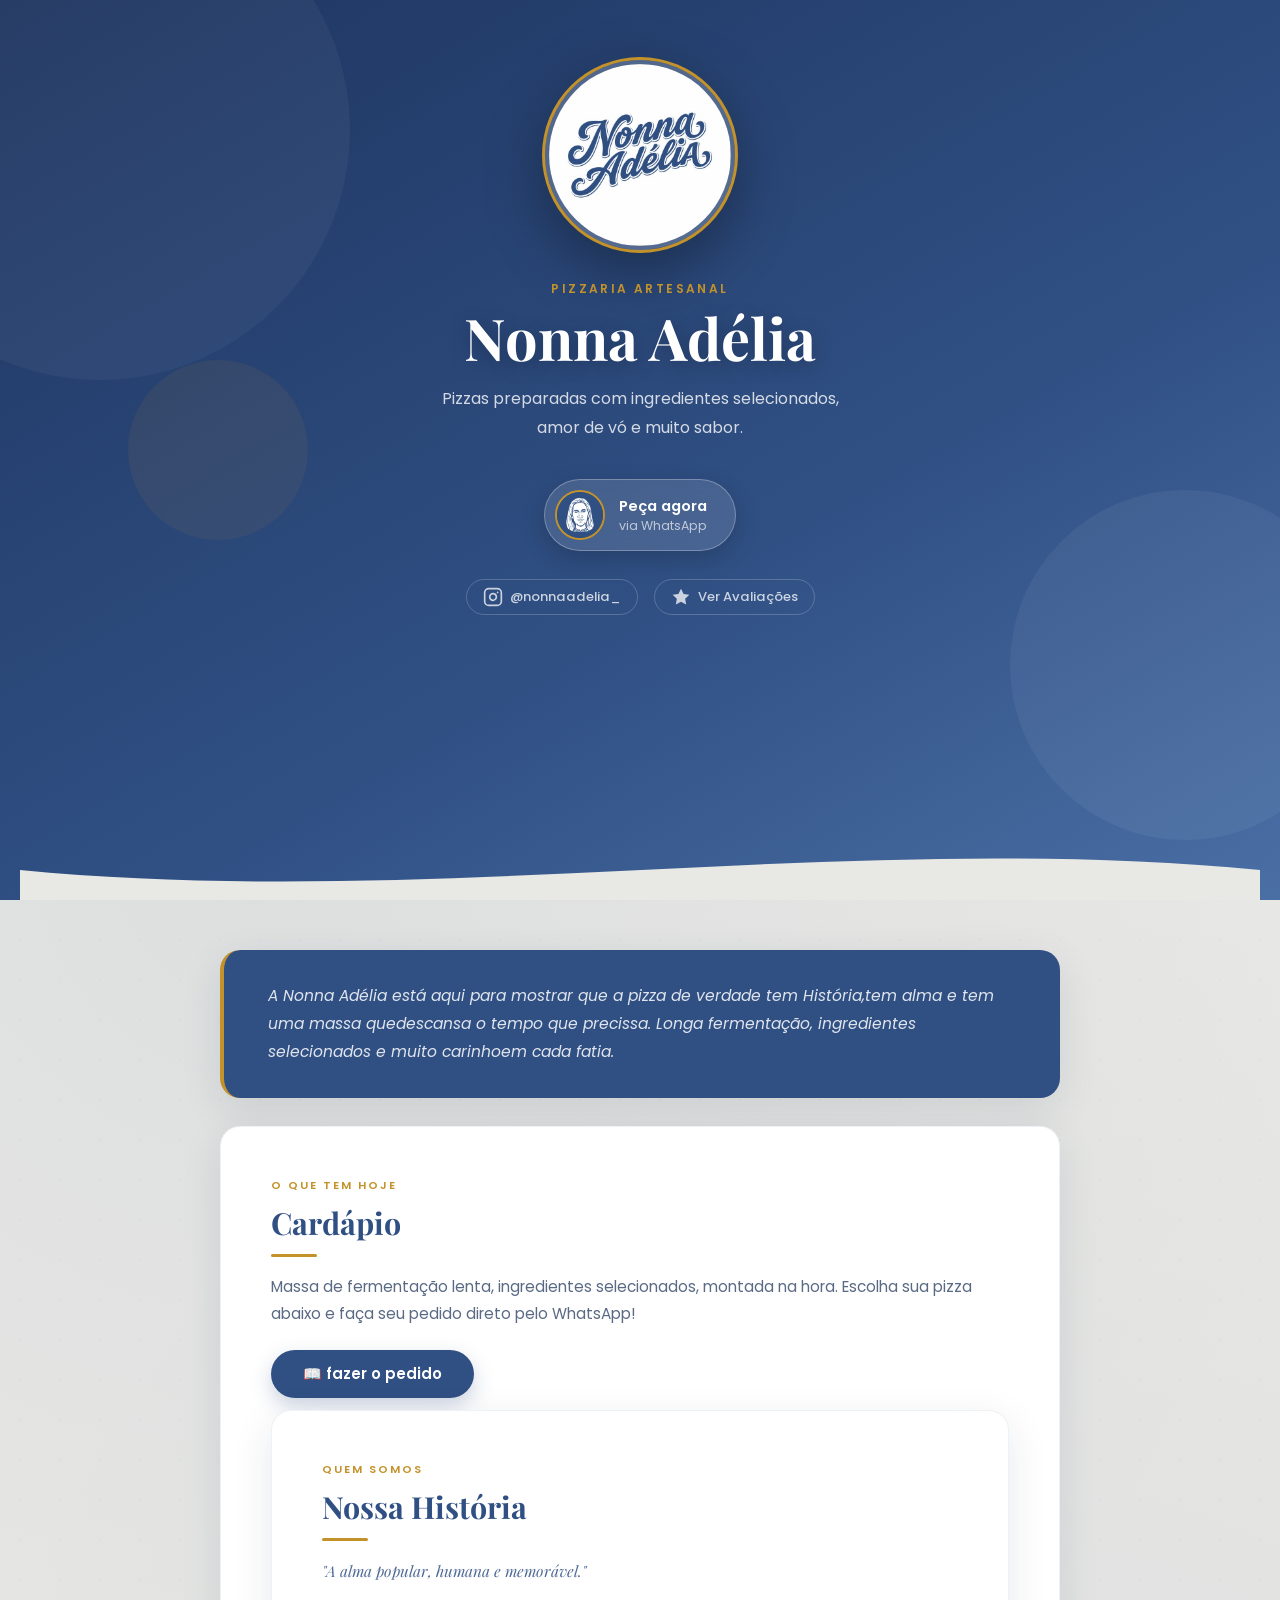
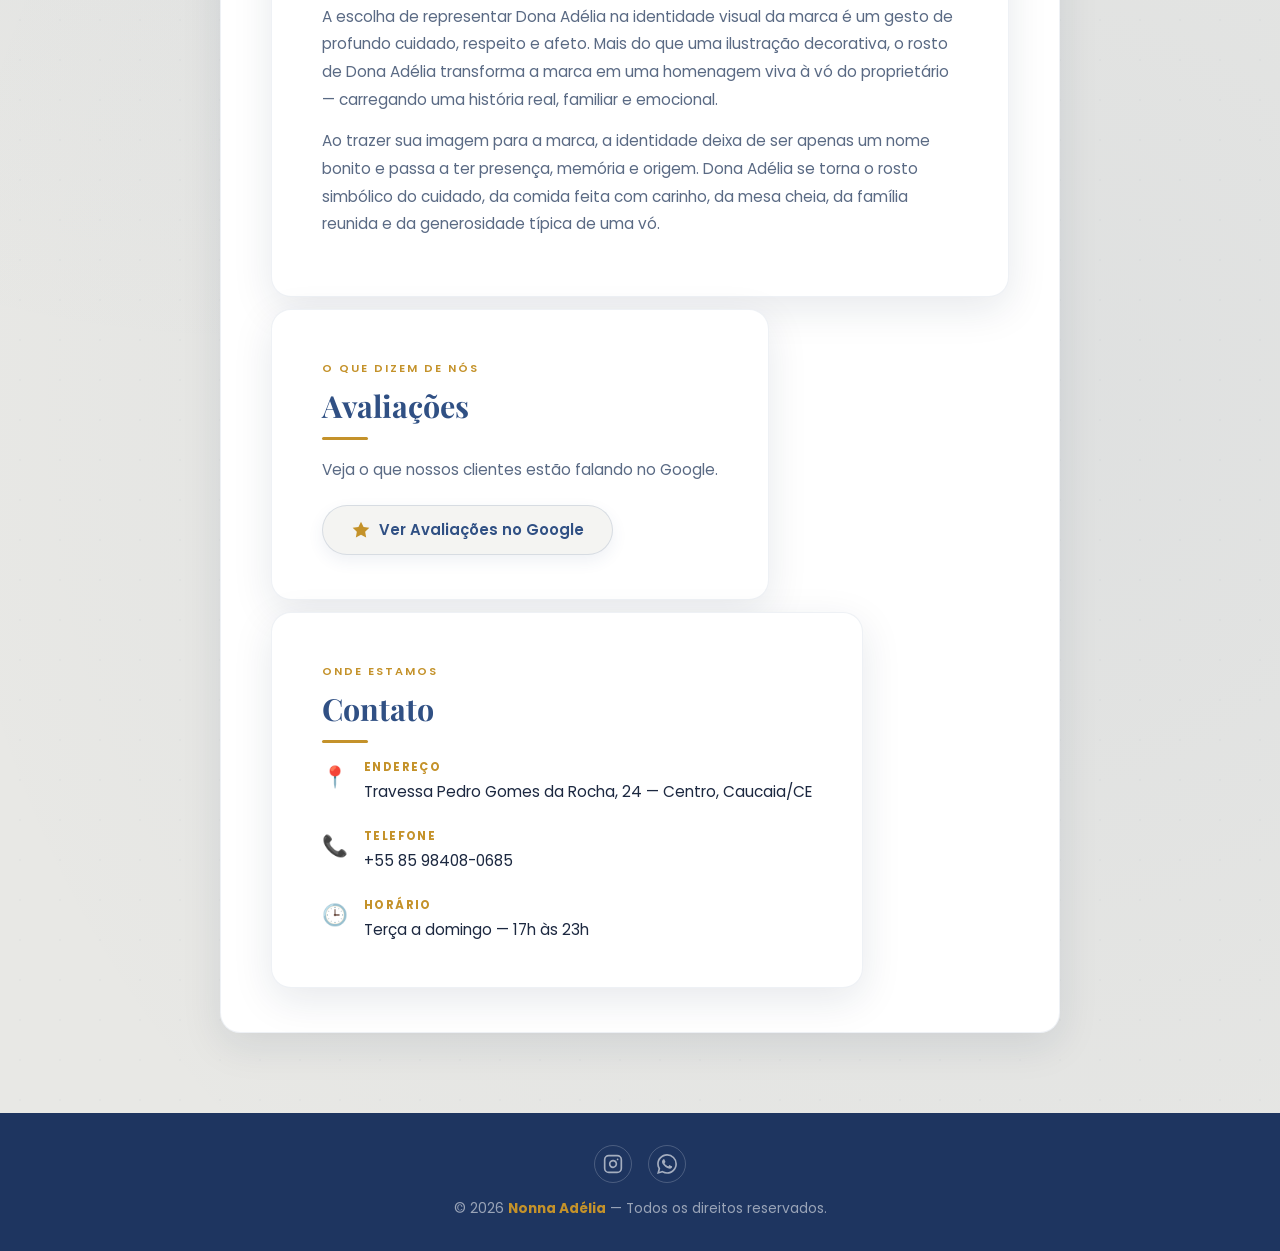
==== commit 71831718: "ajuste final" ====
--- a/index.html
+++ b/index.html
@@ -35,7 +35,6 @@
             <p class="subtitle">Pizzas preparadas com ingredientes selecionados,<br>amor de vó e muito sabor.</p>
 
             <div class="hero-actions">
-                <!-- BOTÃO WHATSAPP COM FOTO — coloque sua imagem em assets/foto-whatsapp.jpg -->
                 <a href="https://api.whatsapp.com/send/?phone=5585984080685&text&type=phone_number&app_absent=0" class="btn-whatsapp-round" target="_blank" aria-label="Falar pelo WhatsApp">
                     <img src="assets/nonna.jpeg" alt="Atendimento WhatsApp" class="wpp-thumb">
                     <span class="wpp-label">Peça agora<br><small>via WhatsApp</small></span>
@@ -67,7 +66,7 @@
 
     <main class="container">
 
-        <!-- TEXTO INTRO — coloque seu texto aqui -->
+        <!-- TEXTO INTRO -->
         <section class="intro-text">
             <p>
                 A Nonna Adélia está aqui para mostrar que a pizza de verdade tem História,tem alma e tem uma massa quedescansa o tempo que precissa. Longa fermentação, ingredientes selecionados e muito carinhoem cada fatia.
@@ -81,569 +80,63 @@
             <p>Massa de fermentação lenta, ingredientes selecionados, montada na hora. Escolha sua pizza abaixo e faça seu pedido direto pelo WhatsApp!</p>
 
             <div class="menu-actions">
-                <a href="assets/cardapio_nonna_adelia_2_paginas.pdf" target="_blank" class="btn-primary">
-                    📖 Ver Cardápio PDF
+                <a href="cardapio.html" target="_blank" class="btn-primary">
+                    📖 fazer o pedido
                 </a>
-                <button class="btn-order-toggle" onclick="toggleOrderForm()">
-                    🛒 Montar Pedido
-                </button>
-            </div>
+                <script src="script.js"></script>
 
-            <!-- FORMULÁRIO DE PEDIDO -->
-            <div class="order-form" id="orderForm">
+                <!-- NOSSA HISTÓRIA -->
+                <section class="card section history-card" id="historia">
+                    <span class="section-label">Quem somos</span>
+                    <h2>Nossa História</h2>
+                    <p class="history-intro"><em>"A alma popular, humana e memorável."</em></p>
+                    <p>A escolha de representar Dona Adélia na identidade visual da marca é um gesto de profundo cuidado, respeito e afeto. Mais do que uma ilustração decorativa, o rosto de Dona Adélia transforma a marca em uma homenagem viva à vó do proprietário
+                        — carregando uma história real, familiar e emocional.</p>
+                    <p>Ao trazer sua imagem para a marca, a identidade deixa de ser apenas um nome bonito e passa a ter presença, memória e origem. Dona Adélia se torna o rosto simbólico do cuidado, da comida feita com carinho, da mesa cheia, da família
+                        reunida e da generosidade típica de uma vó.</p>
+                </section>
 
-                <div class="order-step">
-                    <p class="order-step-title">🍕 Escolha sua(s) pizza(s) <span class="order-hint">— pode marcar mais de uma</span></p>
-
-                    <p class="order-category-label">— Tradicionais —</p>
-                    <div class="pizza-grid">
-                        <label class="pizza-card"><input type="checkbox" name="pizza" value="Margherita della Nonna (R$ 59,90)"><span class="pizza-name">Margherita della Nonna</span><span class="pizza-price">R$ 59,90</span></label>
-                        <label class="pizza-card"><input type="checkbox" name="pizza" value="Calabresa Artesanal (R$ 59,90)"><span class="pizza-name">Calabresa Artesanal</span><span class="pizza-price">R$ 59,90</span></label>
-                        <label class="pizza-card"><input type="checkbox" name="pizza" value="Napolitana (R$ 59,90)"><span class="pizza-name">Napolitana</span><span class="pizza-price">R$ 59,90</span></label>
-                        <label class="pizza-card"><input type="checkbox" name="pizza" value="Pepperoni (R$ 64,90)"><span class="pizza-name">Pepperoni</span><span class="pizza-price">R$ 64,90</span></label>
-                        <label class="pizza-card"><input type="checkbox" name="pizza" value="Quatro Queijos (R$ 64,90)"><span class="pizza-name">Quatro Queijos</span><span class="pizza-price">R$ 64,90</span></label>
-                    </div>
-
-                    <p class="order-category-label">— Especiais —</p>
-                    <div class="pizza-grid">
-                        <label class="pizza-card highlight"><input type="checkbox" name="pizza" value="Nonna Adélia - Assinatura da Casa (R$ 79,90)"><span class="pizza-name">⭐ Nonna Adélia</span><span class="pizza-price">R$ 79,90</span></label>
-                        <label class="pizza-card"><input type="checkbox" name="pizza" value="Porchetta Italiana (R$ 74,90)"><span class="pizza-name">Porchetta Italiana</span><span class="pizza-price">R$ 74,90</span></label>
-                        <label class="pizza-card"><input type="checkbox" name="pizza" value="Sertão Italiano (R$ 74,90)"><span class="pizza-name">Sertão Italiano</span><span class="pizza-price">R$ 74,90</span></label>
-                        <label class="pizza-card"><input type="checkbox" name="pizza" value="Toscana (R$ 69,90)"><span class="pizza-name">Toscana</span><span class="pizza-price">R$ 69,90</span></label>
-                        <label class="pizza-card"><input type="checkbox" name="pizza" value="Mortadela Defumada & Pistache (R$ 74,90)"><span class="pizza-name">Mortadela & Pistache</span><span class="pizza-price">R$ 74,90</span></label>
-                    </div>
-
-                    <p class="order-category-label">— Premium —</p>
-                    <div class="pizza-grid">
-                        <label class="pizza-card"><input type="checkbox" name="pizza" value="Camarão do Cumbuco (R$ 89,90)"><span class="pizza-name">Camarão do Cumbuco</span><span class="pizza-price">R$ 89,90</span></label>
-                        <label class="pizza-card"><input type="checkbox" name="pizza" value="Jamón Espanhol & Rúcula (R$ 109,90)"><span class="pizza-name">Jamón & Rúcula</span><span class="pizza-price">R$ 109,90</span></label>
-                        <label class="pizza-card"><input type="checkbox" name="pizza" value="Burrata & Pesto (R$ 99,90)"><span class="pizza-name">Burrata & Pesto</span><span class="pizza-price">R$ 99,90</span></label>
-                    </div>
-
-                    <p class="order-category-label">— Doces —</p>
-                    <div class="pizza-grid">
-                        <label class="pizza-card"><input type="checkbox" name="pizza" value="Nutella, Ovomaltine & M&Ms (R$ 74,90)"><span class="pizza-name">Nutella & Ovomaltine</span><span class="pizza-price">R$ 74,90</span></label>
-                        <label class="pizza-card"><input type="checkbox" name="pizza" value="Banoffee (R$ 64,90)"><span class="pizza-name">Banoffee</span><span class="pizza-price">R$ 64,90</span></label>
-                        <label class="pizza-card"><input type="checkbox" name="pizza" value="Tiramisu da Nonna (R$ 69,90)"><span class="pizza-name">Tiramisu da Nonna</span><span class="pizza-price">R$ 69,90</span></label>
-                    </div>
-
-                    <p class="order-category-label">— Trio da Nonna (3 mini pizzas 15cm) —</p>
-                    <div class="pizza-grid">
-                        <label class="pizza-card"><input type="checkbox" name="pizza" value="Trio Tradicional (R$ 69,90)"><span class="pizza-name">Trio Tradicional</span><span class="pizza-price">R$ 69,90</span></label>
-                        <label class="pizza-card"><input type="checkbox" name="pizza" value="Trio Especial (R$ 85,00)"><span class="pizza-name">Trio Especial</span><span class="pizza-price">R$ 85,00</span></label>
-                        <label class="pizza-card"><input type="checkbox" name="pizza" value="Trio Premium (R$ 110,00)"><span class="pizza-name">Trio Premium</span><span class="pizza-price">R$ 110,00</span></label>
-                    </div>
-                </div>
-
-                <div class="order-step">
-                    <p class="order-step-title">🥤 Bebidas <span class="order-hint">— pode marcar mais de uma</span></p>
-                    <div class="pizza-grid">
-                        <label class="pizza-card"><input type="checkbox" name="bebida" value="Coca-Cola lata (R$ 7,00)"><span class="pizza-name">Coca-Cola lata</span><span class="pizza-price">R$ 7,00</span></label>
-                        <label class="pizza-card"><input type="checkbox" name="bebida" value="Coca-Cola 600ml (R$ 10,00)"><span class="pizza-name">Coca-Cola 600ml</span><span class="pizza-price">R$ 10,00</span></label>
-                        <label class="pizza-card"><input type="checkbox" name="bebida" value="Coca-Cola 2L (R$ 16,00)"><span class="pizza-name">Coca-Cola 2L</span><span class="pizza-price">R$ 16,00</span></label>
-                        <label class="pizza-card"><input type="checkbox" name="bebida" value="Guaraná lata (R$ 7,00)"><span class="pizza-name">Guaraná lata</span><span class="pizza-price">R$ 7,00</span></label>
-                        <label class="pizza-card"><input type="checkbox" name="bebida" value="Água sem gás (R$ 5,00)"><span class="pizza-name">Água sem gás</span><span class="pizza-price">R$ 5,00</span></label>
-                        <label class="pizza-card"><input type="checkbox" name="bebida" value="Suco de laranja natural (R$ 12,00)"><span class="pizza-name">Suco de laranja</span><span class="pizza-price">R$ 12,00</span></label>
-                    </div>
-                    <p class="order-drinks-note"></p>
-                </div>
-
-                <!-- ENTREGA -->
-                <div class="order-step">
-                    <p class="order-step-title">Entrega ou Retirada?</p>
-                    <div class="delivery-toggle">
-                        <label class="delivery-opt">
-                            <input type="radio" name="entrega" value="retirada" onchange="onEntregaChange()" checked>
-                            <span>Retirar no local</span>
-                        </label>
-                        <label class="delivery-opt">
-                            <input type="radio" name="entrega" value="entrega" onchange="onEntregaChange()">
-                            <span>Receber em casa</span>
-                        </label>
-                    </div>
-
-                    <div id="enderecoBlock" style="display:none; margin-top:16px;">
-                        <p class="order-step-title" style="font-size:.9rem; margin-bottom:8px !important;">Digite seu CEP</p>
-                        <div style="display:flex; gap:10px; align-items:center; flex-wrap:wrap;">
-                            <input type="text" id="cepInput" maxlength="9" placeholder="00000-000" class="order-obs" style="min-height:unset; height:48px; width:150px; resize:none; letter-spacing:.05em;" oninput="mascaraCep(this)" onblur="buscarCep()">
-                            <button type="button" class="btn-cep" onclick="buscarCep()">Calcular frete</button>
-                        </div>
-                        <div id="cepLoading" style="display:none; margin-top:10px; font-size:.85rem; color:var(--muted);">Calculando...</div>
-                        <div id="cepErro" style="display:none; margin-top:10px; font-size:.85rem; color:#c0392b;"></div>
-                        <div id="freteInfo" class="frete-info" style="display:none; margin-top:10px;">
-                            <div id="cepEndereco" style="font-size:.78rem; color:var(--muted); margin-bottom:4px;"></div>
-                            <div style="display:flex; gap:16px; align-items:center; flex-wrap:wrap;">
-                                <span id="freteDistancia"></span>
-                                <span id="freteTempo"></span>
-                                <span id="freteValor"></span>
-                            </div>
-                        </div>
-                        <p style="font-size:.75rem; color:var(--muted); margin-top:8px;">
-                            Entregamos em ate 15 km da pizzaria.
-                        </p>
-                    </div>
-                </div>
-
-                <!-- OBSERVAÇÕES -->
-                <div class="order-step">
-                    <p class="order-step-title">Observacoes</p>
-                    <textarea id="obs" class="order-obs" placeholder="Ex: sem cebola, borda recheada, ponto de referencia..."></textarea>
-                </div>
-
-                <!-- RESUMO DO PEDIDO -->
-                <div class="order-summary" id="orderSummary" style="display:none;">
-                    <div class="summary-row"><span>Subtotal</span><span id="sumSubtotal">R$ 0,00</span></div>
-                    <div class="summary-row" id="sumFreteRow" style="display:none;"><span>Taxa de entrega</span><span id="sumFrete">R$ 0,00</span></div>
-                    <div class="summary-row total"><span>Total</span><span id="sumTotal">R$ 0,00</span></div>
-                </div>
-
-                <!-- BOTÕES DE PAGAMENTO -->
-                <div class="payment-btns">
-                    <button class="btn-pay btn-pay-wpp" onclick="enviarWhatsapp()">
-                        <svg xmlns="http://www.w3.org/2000/svg" width="20" height="20" viewBox="0 0 24 24" fill="currentColor"><path d="M17.472 14.382c-.297-.149-1.758-.867-2.03-.967-.273-.099-.471-.148-.67.15-.197.297-.767.966-.94 1.164-.173.199-.347.223-.644.075-.297-.15-1.255-.463-2.39-1.475-.883-.788-1.48-1.761-1.653-2.059-.173-.297-.018-.458.13-.606.134-.133.298-.347.446-.52.149-.174.198-.298.298-.497.099-.198.05-.371-.025-.52-.075-.149-.669-1.612-.916-2.207-.242-.579-.487-.5-.669-.51-.173-.008-.371-.01-.57-.01-.198 0-.52.074-.792.372-.272.297-1.04 1.016-1.04 2.479 0 1.462 1.065 2.875 1.213 3.074.149.198 2.096 3.2 5.077 4.487.709.306 1.262.489 1.694.625.712.227 1.36.195 1.871.118.571-.085 1.758-.719 2.006-1.413.248-.694.248-1.289.173-1.413-.074-.124-.272-.198-.57-.347m-5.421 7.403h-.004a9.87 9.87 0 01-5.031-1.378l-.361-.214-3.741.982.998-3.648-.235-.374a9.86 9.86 0 01-1.51-5.26c.001-5.45 4.436-9.884 9.888-9.884 2.64 0 5.122 1.03 6.988 2.898a9.825 9.825 0 012.893 6.994c-.003 5.45-4.437 9.884-9.885 9.884m8.413-18.297A11.815 11.815 0 0012.05 0C5.495 0 .16 5.335.157 11.892c0 2.096.547 4.142 1.588 5.945L.057 24l6.305-1.654a11.882 11.882 0 005.683 1.448h.005c6.554 0 11.89-5.335 11.893-11.893a11.821 11.821 0 00-3.48-8.413Z"/></svg>
-                        Pedir pelo WhatsApp
-                    </button>
-                    <button class="btn-pay btn-pay-mp" onclick="pagarMercadoPago()">
-                        <svg xmlns="http://www.w3.org/2000/svg" width="20" height="20" viewBox="0 0 24 24" fill="none" stroke="currentColor" stroke-width="2" stroke-linecap="round" stroke-linejoin="round"><rect x="1" y="4" width="22" height="16" rx="2"/><line x1="1" y1="10" x2="23" y2="10"/></svg>
-                        Pagar pelo Site
-                    </button>
-                </div>
-
-            </div>
-            <!-- fim order-form -->
-        </section>
-
-        <script>
-            // ── Pizzaria — coordenadas fixas ─────────────────────────────
-            const PIZZARIA_LAT = -3.7299; // Caucaia-CE, Trav. Pedro Gomes da Rocha 24
-            const PIZZARIA_LNG = -38.6530;
-
-            // ── Tabela de frete (da tabela do cliente) ───────────────────
-            const FRETE = [{
-                km: 0.5,
-                min: 27,
-                taxa: 4.99
-            }, {
-                km: 1,
-                min: 30,
-                taxa: 4.99
-            }, {
-                km: 1.5,
-                min: 32,
-                taxa: 6.99
-            }, {
-                km: 2,
-                min: 33,
-                taxa: 6.99
-            }, {
-                km: 2.5,
-                min: 35,
-                taxa: 7.99
-            }, {
-                km: 3,
-                min: 36,
-                taxa: 7.99
-            }, {
-                km: 3.5,
-                min: 36,
-                taxa: 8.99
-            }, {
-                km: 4,
-                min: 37,
-                taxa: 8.99
-            }, {
-                km: 4.5,
-                min: 38,
-                taxa: 10.99
-            }, {
-                km: 5,
-                min: 39,
-                taxa: 10.99
-            }, {
-                km: 5.5,
-                min: 40,
-                taxa: 11.99
-            }, {
-                km: 6,
-                min: 42,
-                taxa: 12.99
-            }, {
-                km: 6.5,
-                min: 43,
-                taxa: 13.99
-            }, {
-                km: 7,
-                min: 44,
-                taxa: 14.99
-            }, {
-                km: 7.5,
-                min: 45,
-                taxa: 15.99
-            }, {
-                km: 8,
-                min: 46,
-                taxa: 16.99
-            }, {
-                km: 8.5,
-                min: 47,
-                taxa: 16.99
-            }, {
-                km: 9,
-                min: 48,
-                taxa: 17.99
-            }, {
-                km: 9.5,
-                min: 49,
-                taxa: 18.99
-            }, {
-                km: 10,
-                min: 51,
-                taxa: 18.99
-            }, {
-                km: 10.5,
-                min: 52,
-                taxa: 19.99
-            }, {
-                km: 11,
-                min: 53,
-                taxa: 19.99
-            }, {
-                km: 11.5,
-                min: 55,
-                taxa: 20.99
-            }, {
-                km: 12,
-                min: 56,
-                taxa: 22.99
-            }, {
-                km: 12.5,
-                min: 57,
-                taxa: 22.99
-            }, {
-                km: 13,
-                min: 59,
-                taxa: 24.99
-            }, {
-                km: 13.5,
-                min: 60,
-                taxa: 24.99
-            }, {
-                km: 14,
-                min: 62,
-                taxa: 24.99
-            }, {
-                km: 14.5,
-                min: 63,
-                taxa: 24.99
-            }, {
-                km: 15,
-                min: 64,
-                taxa: 24.99
-            }, ];
-
-            // ── Estado do frete ──────────────────────────────────────────
-            let freteAtualTaxa = 0;
-            let freteAtualMin = 0;
-            let freteAtualKm = 0;
-            let enderecoCliente = '';
-
-            // ── Utilitários ──────────────────────────────────────────────
-            function fmt(v) {
-                return 'R$ ' + v.toFixed(2).replace('.', ',');
-            }
-
-            function extrairPreco(valor) {
-                const m = valor.match(/R\$\s*([\d.,]+)/);
-                if (!m) return 0;
-                return parseFloat(m[1].replace('.', '').replace(',', '.'));
-            }
-
-            function calcularSubtotal() {
-                return [...document.querySelectorAll('input[name="pizza"]:checked, input[name="bebida"]:checked')]
-                    .reduce((s, i) => s + extrairPreco(i.value), 0);
-            }
-
-            function getFrete(km) {
-                const arred = Math.ceil(km * 2) / 2;
-                if (arred > 15) return null;
-                return FRETE.find(r => r.km === arred) || FRETE[FRETE.length - 1];
-            }
-
-            // Haversine — distância em linha reta entre duas coordenadas
-            function haversine(lat1, lng1, lat2, lng2) {
-                const R = 6371;
-                const dLat = (lat2 - lat1) * Math.PI / 180;
-                const dLng = (lng2 - lng1) * Math.PI / 180;
-                const a = Math.sin(dLat / 2) ** 2 +
-                    Math.cos(lat1 * Math.PI / 180) * Math.cos(lat2 * Math.PI / 180) * Math.sin(dLng / 2) ** 2;
-                return R * 2 * Math.atan2(Math.sqrt(a), Math.sqrt(1 - a));
-            }
-
-            // ── Máscara CEP ──────────────────────────────────────────────
-            function mascaraCep(el) {
-                let v = el.value.replace(/\D/g, '').slice(0, 8);
-                if (v.length > 5) v = v.slice(0, 5) + '-' + v.slice(5);
-                el.value = v;
-                // limpa resultado anterior ao digitar
-                document.getElementById('freteInfo').style.display = 'none';
-                document.getElementById('cepErro').style.display = 'none';
-                freteAtualTaxa = 0;
-                atualizarResumo();
-            }
-
-            // ── Busca CEP via ViaCEP (gratuito, sem chave) ───────────────
-            async function buscarCep() {
-                const cep = document.getElementById('cepInput').value.replace(/\D/g, '');
-                if (cep.length !== 8) return;
-
-                const loading = document.getElementById('cepLoading');
-                const erro = document.getElementById('cepErro');
-                const info = document.getElementById('freteInfo');
-
-                loading.style.display = 'block';
-                erro.style.display = 'none';
-                info.style.display = 'none';
-                freteAtualTaxa = 0;
-
-                try {
-                    // 1. Busca dados do CEP
-                    const res = await fetch('https://viacep.com.br/ws/' + cep + '/json/');
-                    const data = await res.json();
-
-                    if (data.erro) {
-                        throw new Error('CEP nao encontrado.');
-                    }
-
-                    const endFormatado = data.logradouro ?
-                        data.logradouro + ', ' + data.bairro + ' - ' + data.localidade + '/' + data.uf :
-                        data.bairro + ' - ' + data.localidade + '/' + data.uf;
-
-                    enderecoCliente = endFormatado;
-
-                    // 2. Geocodifica o endereço via Nominatim (OpenStreetMap, gratuito)
-                    const query = encodeURIComponent(endFormatado + ', Brasil');
-                    const geoRes = await fetch('https://nominatim.openstreetmap.org/search?format=json&limit=1&q=' + query, {
-                        headers: {
-                            'Accept-Language': 'pt-BR'
-                        }
-                    });
-                    const geoData = await geoRes.json();
-
-                    if (!geoData.length) {
-                        throw new Error('Nao foi possivel localizar o endereco. Tente novamente.');
-                    }
-
-                    const clienteLat = parseFloat(geoData[0].lat);
-                    const clienteLng = parseFloat(geoData[0].lon);
-
-                    // 3. Calcula distância em linha reta e aplica fator de rota (~1.3x)
-                    const distReta = haversine(PIZZARIA_LAT, PIZZARIA_LNG, clienteLat, clienteLng);
-                    const distRota = distReta * 1.3;
-                    freteAtualKm = distRota;
-
-                    const row = getFrete(distRota);
-
-                    loading.style.display = 'none';
-
-                    if (!row) {
-                        erro.style.display = 'block';
-                        erro.textContent = 'Endereco fora da area de entrega (' + distRota.toFixed(1) + ' km). Entregamos ate 15 km.';
-                        freteAtualTaxa = 0;
-                        atualizarResumo();
-                        return;
-                    }
-
-                    freteAtualTaxa = row.taxa;
-                    freteAtualMin = row.min;
-
-                    document.getElementById('cepEndereco').textContent = endFormatado;
-                    document.getElementById('freteDistancia').textContent = distRota.toFixed(1) + ' km';
-                    document.getElementById('freteTempo').textContent = row.min + ' min';
-                    document.getElementById('freteValor').textContent = fmt(row.taxa);
-                    info.style.display = 'block';
-
-                    atualizarResumo();
-
-                } catch (e) {
-                    loading.style.display = 'none';
-                    erro.style.display = 'block';
-                    erro.textContent = e.message || 'Erro ao calcular frete. Tente novamente.';
-                    freteAtualTaxa = 0;
-                    atualizarResumo();
-                }
-            }
-
-            // ── Entrega / Retirada ───────────────────────────────────────
-            function onEntregaChange() {
-                const entrega = document.querySelector('input[name="entrega"]:checked').value === 'entrega';
-                document.getElementById('enderecoBlock').style.display = entrega ? 'block' : 'none';
-                if (!entrega) {
-                    document.getElementById('freteInfo').style.display = 'none';
-                    document.getElementById('cepErro').style.display = 'none';
-                    document.getElementById('cepInput').value = '';
-                    freteAtualTaxa = 0;
-                }
-                atualizarResumo();
-            }
-
-            function getFreteAtual() {
-                const entrega = document.querySelector('input[name="entrega"]:checked').value === 'entrega';
-                return entrega ? freteAtualTaxa : 0;
-            }
-
-            // ── Resumo ───────────────────────────────────────────────────
-            function atualizarResumo() {
-                const sub = calcularSubtotal();
-                const frete = getFreteAtual();
-                const total = sub + frete;
-                const entrega = document.querySelector('input[name="entrega"]:checked').value === 'entrega';
-
-                document.getElementById('orderSummary').style.display = sub > 0 ? 'block' : 'none';
-                document.getElementById('sumSubtotal').textContent = fmt(sub);
-                document.getElementById('sumFreteRow').style.display = entrega ? 'flex' : 'none';
-                document.getElementById('sumFrete').textContent = fmt(frete);
-                document.getElementById('sumTotal').textContent = fmt(total);
-            }
-
-            document.addEventListener('change', function(e) {
-                if (e.target.name === 'pizza' || e.target.name === 'bebida') atualizarResumo();
-            });
-
-            // ── Form toggle ──────────────────────────────────────────────
-            function toggleOrderForm() {
-                const form = document.getElementById('orderForm');
-                const btn = document.querySelector('.btn-order-toggle');
-                const open = form.classList.toggle('open');
-                btn.textContent = open ? 'Fechar' : 'Montar Pedido';
-                if (open) form.scrollIntoView({
-                    behavior: 'smooth',
-                    block: 'start'
-                });
-            }
-
-            // ── Validacao ────────────────────────────────────────────────
-            function validar() {
-                const pizzas = document.querySelectorAll('input[name="pizza"]:checked');
-                if (pizzas.length === 0) {
-                    alert('Escolha ao menos uma pizza.');
-                    return false;
-                }
-                const entrega = document.querySelector('input[name="entrega"]:checked').value === 'entrega';
-                if (entrega) {
-                    const cep = document.getElementById('cepInput').value.replace(/\D/g, '');
-                    if (cep.length !== 8) {
-                        alert('Digite um CEP valido para calcular o frete.');
-                        return false;
-                    }
-                    if (freteAtualTaxa === 0 && document.getElementById('freteInfo').style.display === 'none') {
-                        alert('Clique em "Calcular frete" antes de finalizar.');
-                        return false;
-                    }
-                    if (freteAtualKm > 15) {
-                        alert('Desculpe, nao entregamos alem de 15 km.');
-                        return false;
-                    }
-                }
-                return true;
-            }
-
-            // ── Mensagem ─────────────────────────────────────────────────
-            function montarMensagem() {
-                const pizzas = [...document.querySelectorAll('input[name="pizza"]:checked')].map(i => '  - ' + i.value);
-                const bebidas = [...document.querySelectorAll('input[name="bebida"]:checked')].map(i => '  - ' + i.value);
-                const obs = document.getElementById('obs').value.trim();
-                const entrega = document.querySelector('input[name="entrega"]:checked').value === 'entrega';
-                const sub = calcularSubtotal();
-                const frete = getFreteAtual();
-                const total = sub + frete;
-
-                let msg = 'Ola, Nonna Adelia! Quero fazer um pedido:\n\n';
-                msg += (pizzas.length > 1 ? 'Pizzas' : 'Pizza') + ':\n' + pizzas.join('\n') + '\n\n';
-                if (bebidas.length > 0) msg += (bebidas.length > 1 ? 'Bebidas' : 'Bebida') + ':\n' + bebidas.join('\n') + '\n\n';
-                else msg += 'Bebida: Sem bebida\n\n';
-                if (entrega) {
-                    msg += 'Modalidade: Entrega\n';
-                    msg += 'Endereco: ' + enderecoCliente + '\n';
-                    msg += 'Distancia: ' + freteAtualKm.toFixed(1) + ' km\n';
-                    msg += 'Previsao: ' + freteAtualMin + ' min\n';
-                    msg += 'Taxa de entrega: ' + fmt(frete) + '\n';
-                } else {
-                    msg += 'Modalidade: Retirada no local\n';
-                }
-                if (obs) msg += 'Observacoes: ' + obs + '\n';
-                msg += '\nSubtotal: ' + fmt(sub);
-                if (entrega) msg += '\nFrete: ' + fmt(frete);
-                msg += '\nTotal: ' + fmt(total);
-                msg += '\n\nAguardo confirmacao!';
-                return msg;
-            }
-
-            function enviarWhatsapp() {
-                if (!validar()) return;
-                const url = 'https://api.whatsapp.com/send/?phone=5585984080685&text=' + encodeURIComponent(montarMensagem()) + '&type=phone_number&app_absent=0';
-                window.open(url, '_blank');
-            }
-
-            function pagarMercadoPago() {
-                if (!validar()) return;
-                const url = 'https://api.whatsapp.com/send/?phone=5585984080685&text=' + encodeURIComponent('[PAGAMENTO ONLINE]\n\n' + montarMensagem()) + '&type=phone_number&app_absent=0';
-                window.open(url, '_blank');
-                setTimeout(() => window.open('https://link.mercadopago.com.br/nonnadeliapizza', '_blank'), 800);
-            }
-        </script>
-
-        <!-- NOSSA HISTÓRIA -->
-        <section class="card section history-card" id="historia">
-            <span class="section-label">Quem somos</span>
-            <h2>Nossa História</h2>
-            <p class="history-intro"><em>"A alma popular, humana e memorável."</em></p>
-            <p>A escolha de representar Dona Adélia na identidade visual da marca é um gesto de profundo cuidado, respeito e afeto. Mais do que uma ilustração decorativa, o rosto de Dona Adélia transforma a marca em uma homenagem viva à vó do proprietário
-                — carregando uma história real, familiar e emocional.</p>
-            <p>Ao trazer sua imagem para a marca, a identidade deixa de ser apenas um nome bonito e passa a ter presença, memória e origem. Dona Adélia se torna o rosto simbólico do cuidado, da comida feita com carinho, da mesa cheia, da família reunida
-                e da generosidade típica de uma vó.</p>
-        </section>
-
-        <!-- AVALIAÇÕES GOOGLE -->
-        <section class="card section" id="avaliacoes">
-            <span class="section-label">O que dizem de nós</span>
-            <h2>Avaliações</h2>
-            <p>Veja o que nossos clientes estão falando no Google.</p>
-            <a href="https://share.google/j3zHhznZemRpK42bm" target="_blank" class="btn-google">
-                <svg xmlns="http://www.w3.org/2000/svg" width="20" height="20" viewBox="0 0 24 24" fill="currentColor">
+                <!-- AVALIAÇÕES GOOGLE -->
+                <section class="card section" id="avaliacoes">
+                    <span class="section-label">O que dizem de nós</span>
+                    <h2>Avaliações</h2>
+                    <p>Veja o que nossos clientes estão falando no Google.</p>
+                    <a href="https://share.google/j3zHhznZemRpK42bm" target="_blank" class="btn-google">
+                        <svg xmlns="http://www.w3.org/2000/svg" width="20" height="20" viewBox="0 0 24 24" fill="currentColor">
                     <path d="M12 2l3.09 6.26L22 9.27l-5 4.87 1.18 6.88L12 17.77l-6.18 3.25L7 14.14 2 9.27l6.91-1.01L12 2z"/>
                 </svg> Ver Avaliações no Google
-            </a>
-        </section>
+                    </a>
+                </section>
 
-        <!-- CONTATO -->
-        <section class="card section" id="contato">
-            <span class="section-label">Onde estamos</span>
-            <h2>Contato</h2>
+                <!-- CONTATO -->
+                <section class="card section" id="contato">
+                    <span class="section-label">Onde estamos</span>
+                    <h2>Contato</h2>
 
-            <ul class="contact-info">
-                <li>
-                    <span class="contact-icon">📍</span>
-                    <div>
-                        <strong>Endereço</strong>
-                        <p>Travessa Pedro Gomes da Rocha, 24 — Centro, Caucaia/CE</p>
-                    </div>
-                </li>
-                <li>
-                    <span class="contact-icon">📞</span>
-                    <div>
-                        <strong>Telefone</strong>
-                        <p>+55 85 98408-0685</p>
-                    </div>
-                </li>
-                <li>
-                    <span class="contact-icon">🕒</span>
-                    <div>
-                        <strong>Horário</strong>
-                        <p>Terça a domingo — 17h às 23h</p>
-                    </div>
-                </li>
-            </ul>
-        </section>
+                    <ul class="contact-info">
+                        <li>
+                            <span class="contact-icon">📍</span>
+                            <div>
+                                <strong>Endereço</strong>
+                                <p>Travessa Pedro Gomes da Rocha, 24 — Centro, Caucaia/CE</p>
+                            </div>
+                        </li>
+                        <li>
+                            <span class="contact-icon">📞</span>
+                            <div>
+                                <strong>Telefone</strong>
+                                <p>+55 85 98408-0685</p>
+                            </div>
+                        </li>
+                        <li>
+                            <span class="contact-icon">🕒</span>
+                            <div>
+                                <strong>Horário</strong>
+                                <p>Terça a domingo — 17h às 23h</p>
+                            </div>
+                        </li>
+                    </ul>
+                </section>
 
     </main>
 
